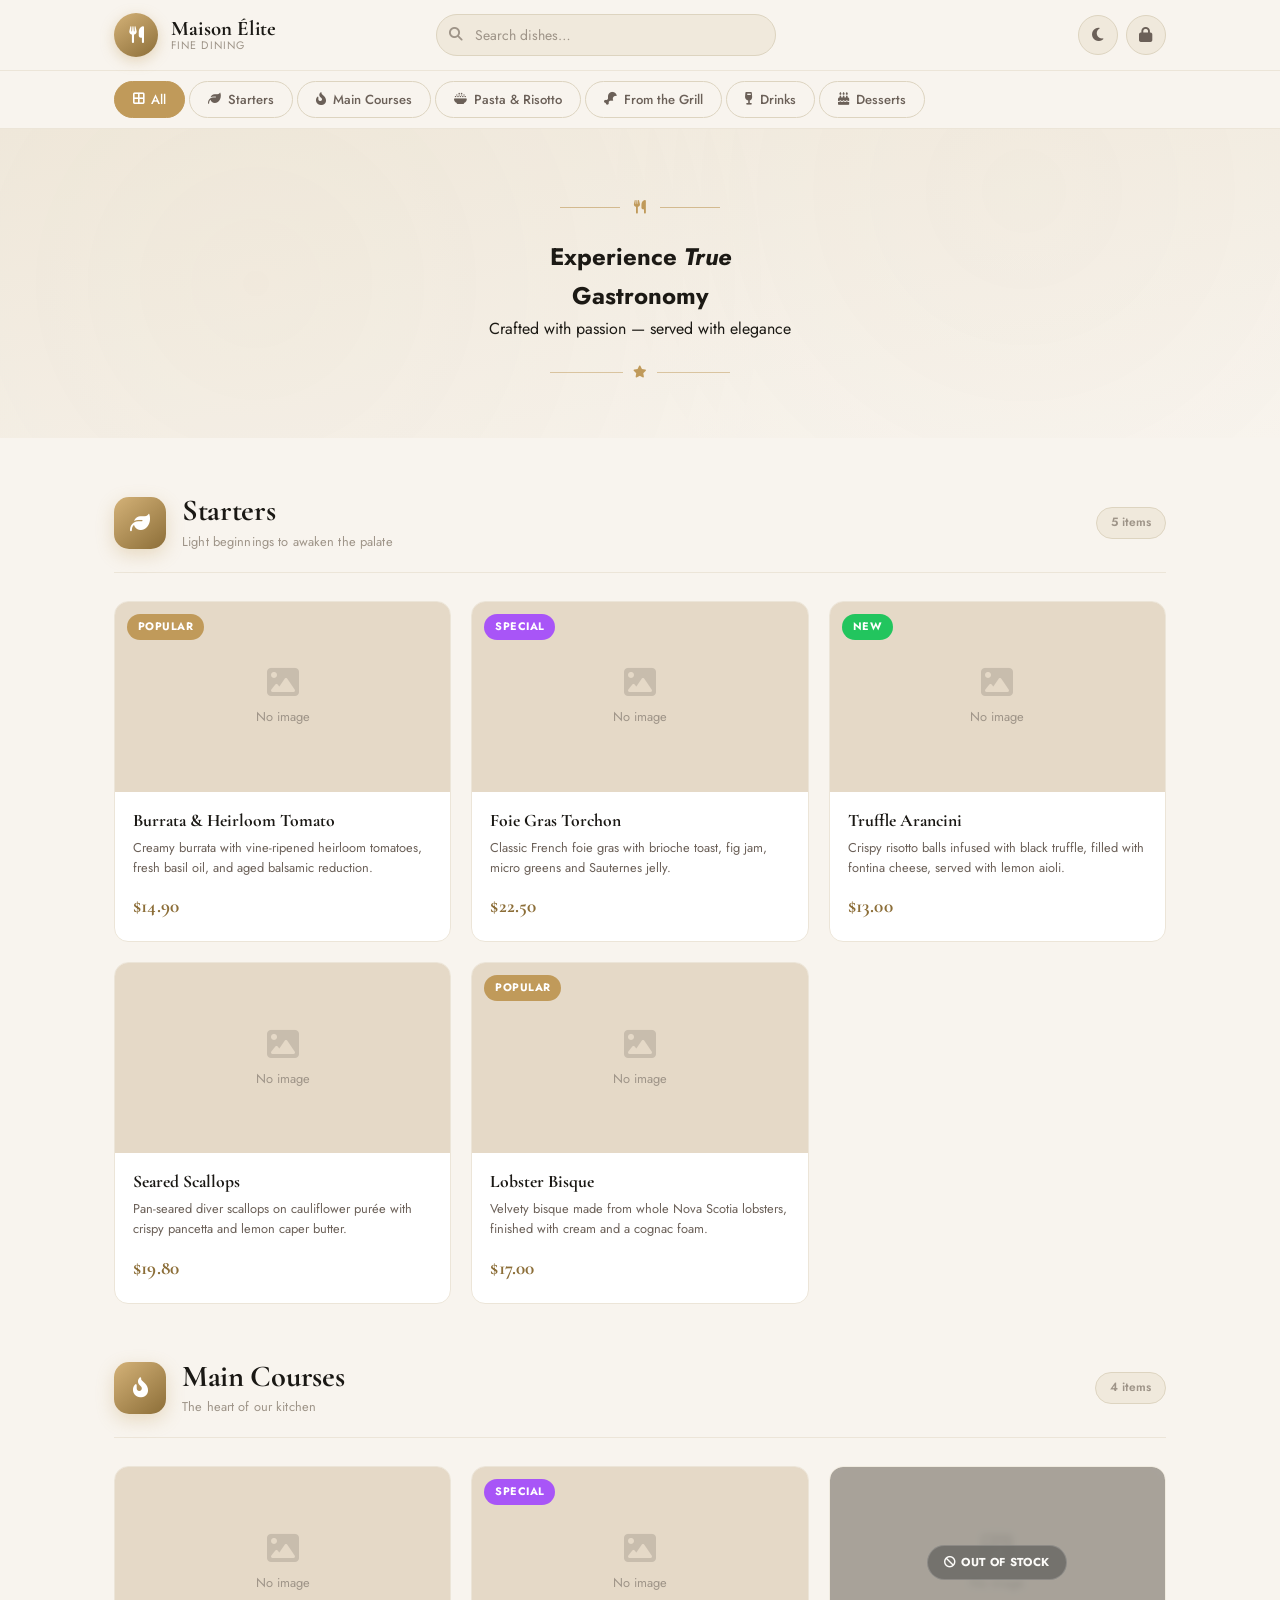
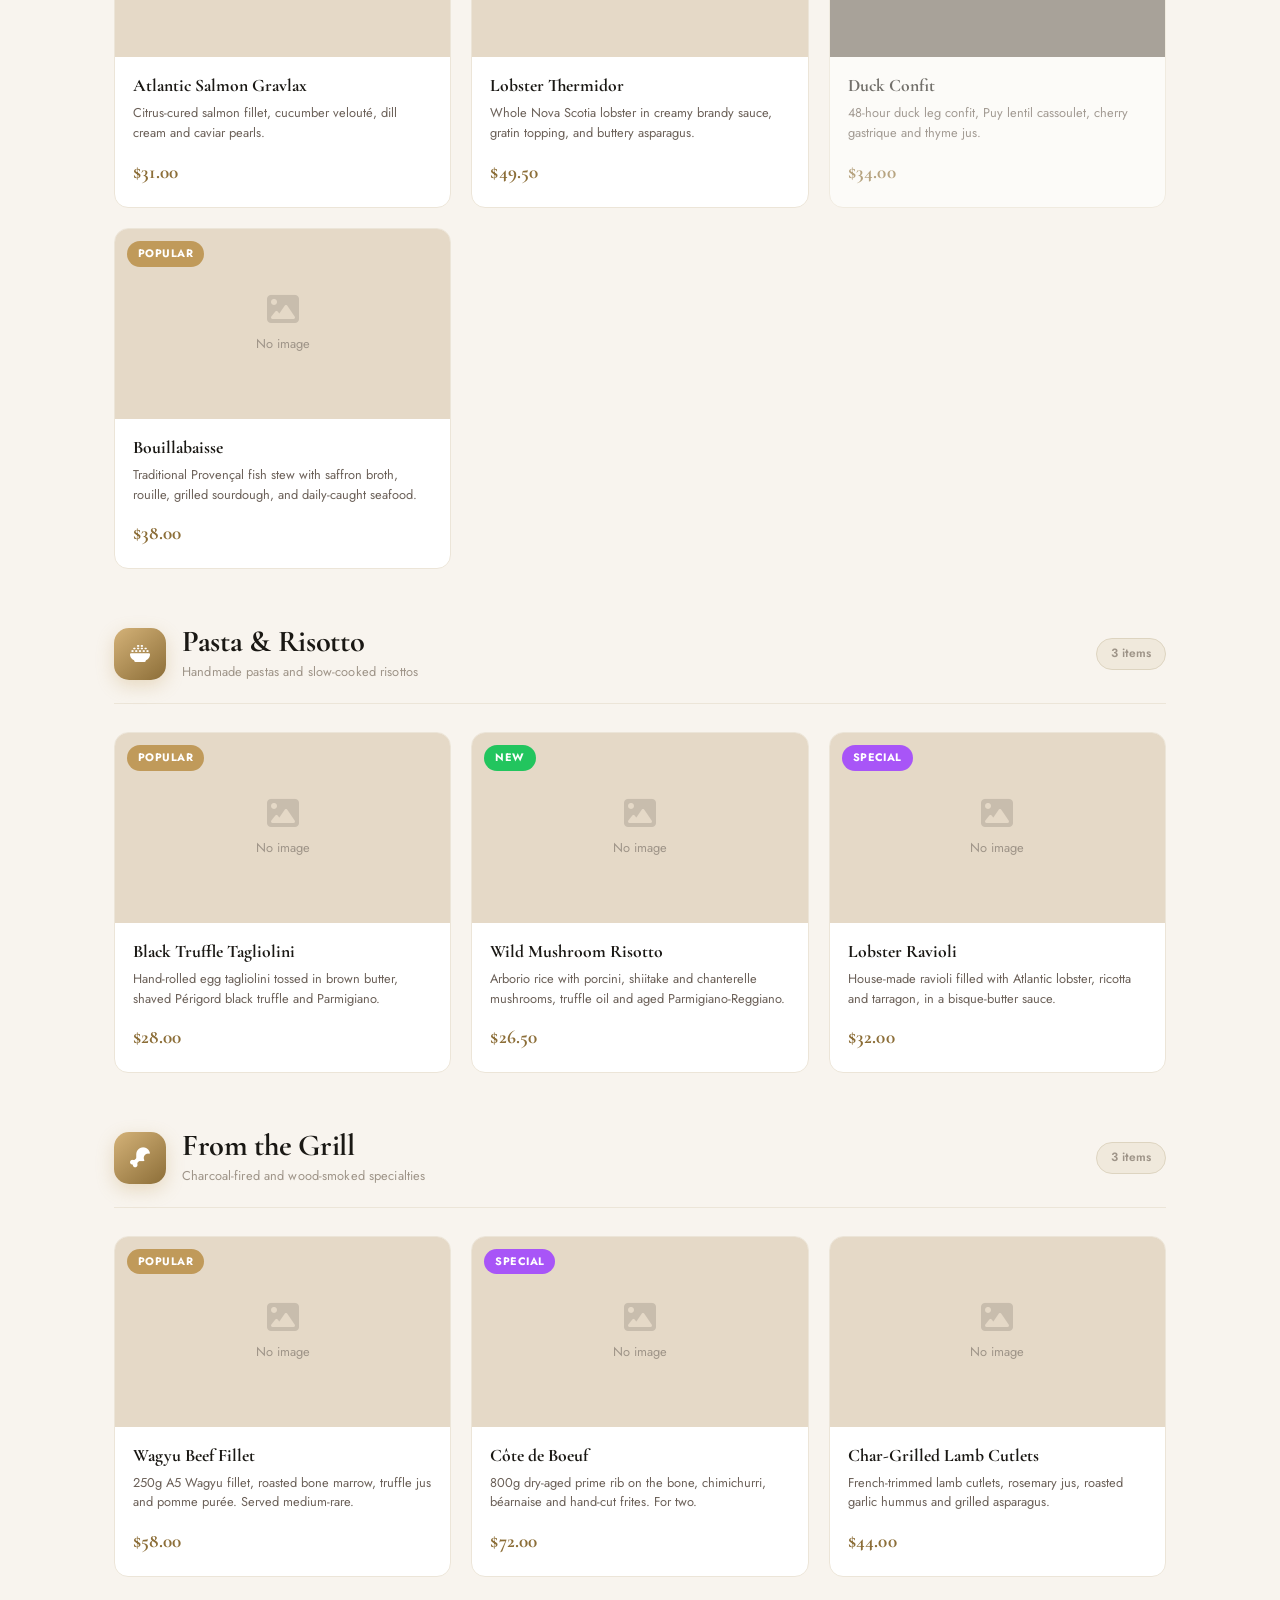
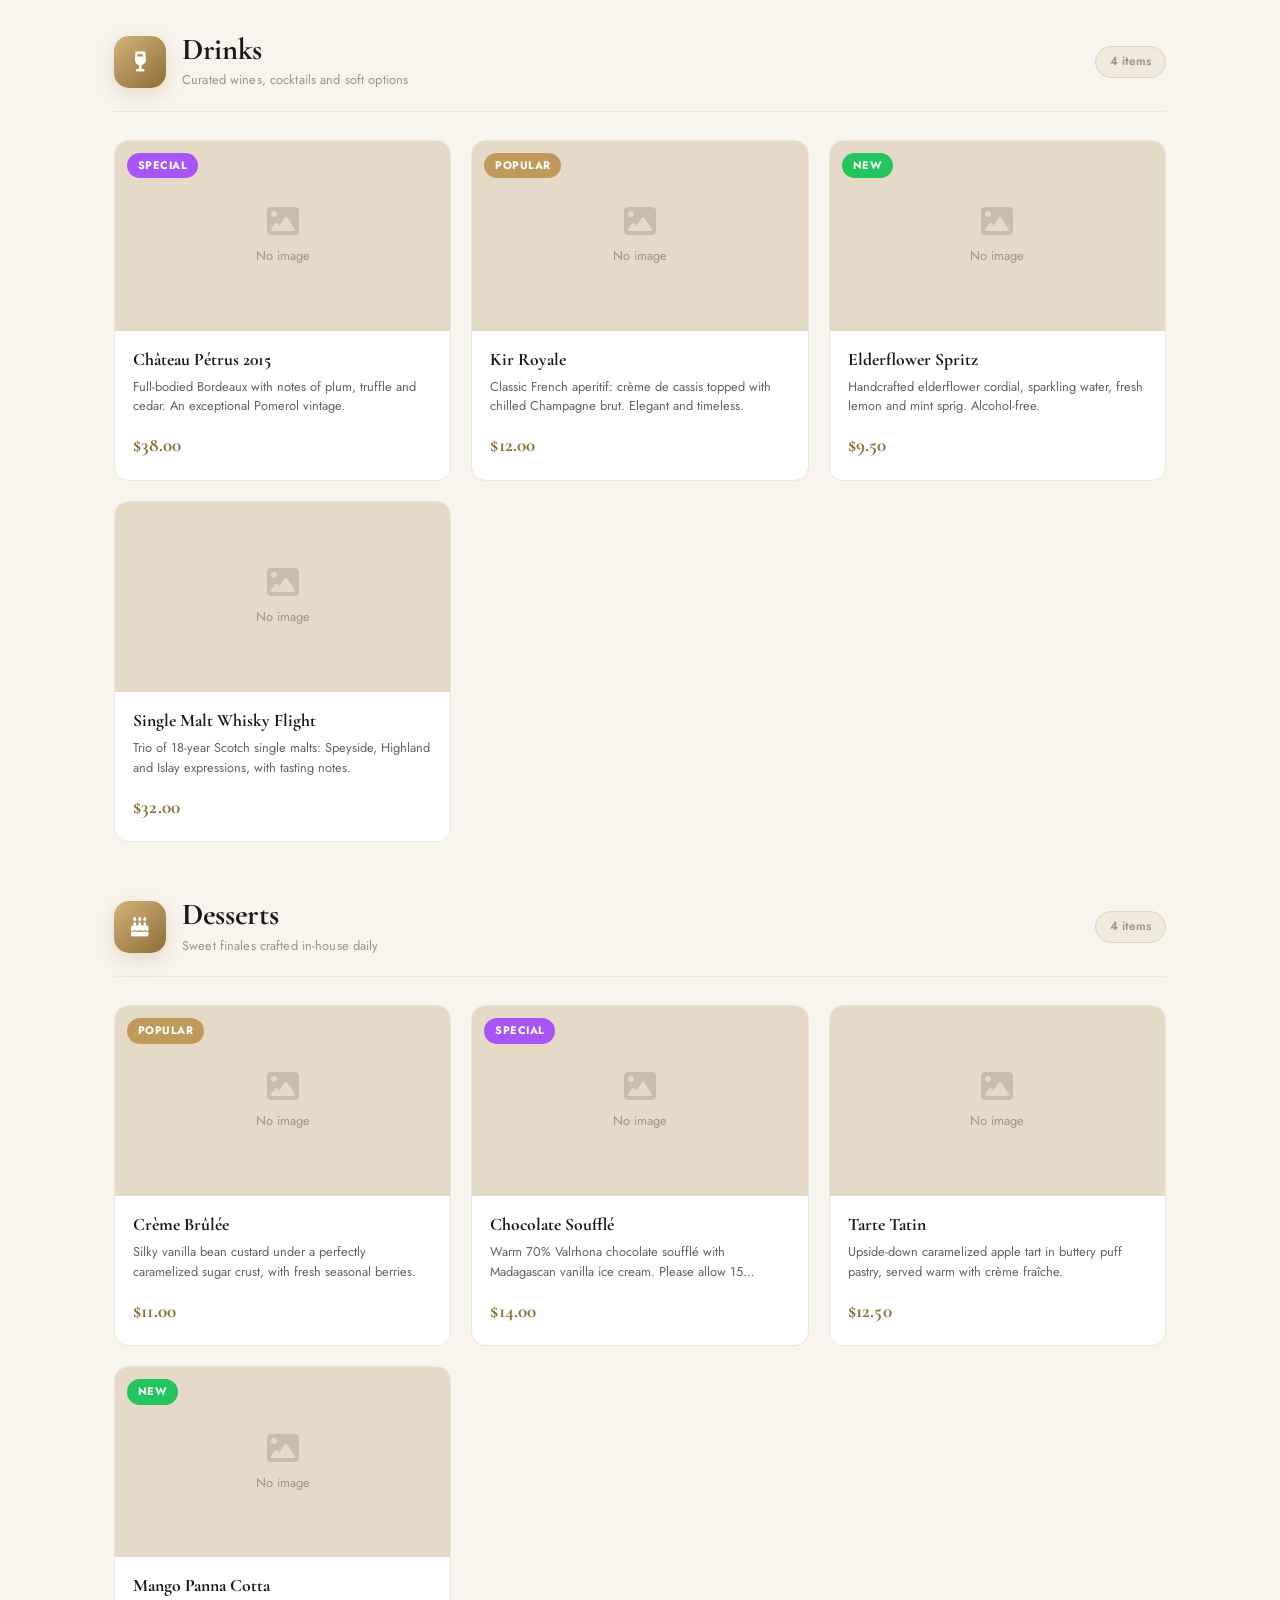
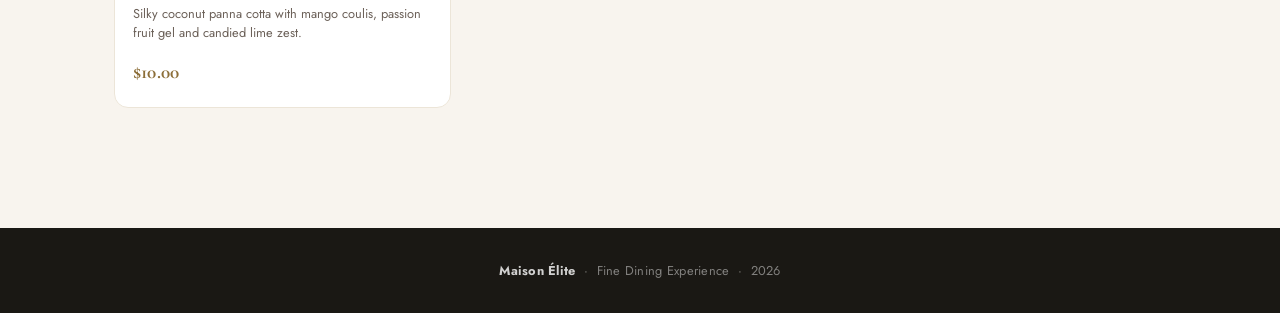
==== index.html @ 362fc078 "init" ====
<!DOCTYPE html>
<html lang="en" data-theme="light">
<head>
<meta charset="UTF-8"/>
<meta name="viewport" content="width=device-width,initial-scale=1.0"/>
<meta name="description" content="Maison Élite – Fine Dining Menu"/>
<title>Maison Élite – Menu</title>
<link rel="preconnect" href="https://fonts.googleapis.com"/>
<link href="https://fonts.googleapis.com/css2?family=Cormorant+Garamond:ital,wght@0,400;0,600;0,700;1,400;1,600&family=Jost:wght@300;400;500;600&display=swap" rel="stylesheet"/>
<link rel="stylesheet" href="https://cdnjs.cloudflare.com/ajax/libs/font-awesome/6.5.0/css/all.min.css"/>
<link rel="stylesheet" href="assets/css/style.css"/>
</head>
<body>

<!-- ========== TOAST ========== -->
<div id="toast-container"></div>

<!-- ========== HEADER ========== -->
<header class="site-header" id="site-header">
  <div class="header-inner">
    <a class="brand" href="index.html">
      <div class="brand-mark"><i class="fa-solid fa-utensils"></i></div>
      <div class="brand-text">
        <div class="brand-name">Maison Élite</div>
        <div class="brand-sub">Fine Dining</div>
      </div>
    </a>

    <div class="header-search">
      <i class="fa-solid fa-magnifying-glass"></i>
      <input
        type="search"
        id="menu-search"
        class="search-input"
        placeholder="Search dishes…"
        autocomplete="off"
      />
    </div>

    <div class="header-actions">
      <button class="icon-btn" onclick="Menu.toggleDark()" title="Toggle dark mode">
        <i class="fa-solid fa-moon dark-icon" id="dark-icon"></i>
      </button>
      <a class="icon-btn" href="admin.html" title="Admin panel">
        <i class="fa-solid fa-lock"></i>
      </a>
    </div>
  </div>
</header>

<!-- ========== CATEGORY NAV ========== -->
<nav class="cat-nav-bar" aria-label="Menu categories">
  <div class="cat-nav-inner" id="cat-nav"></div>
</nav>

<!-- ========== HERO ========== -->
<section class="menu-hero">
  <div class="hero-pattern"></div>
  <div class="hero-ornament">
    <span class="hero-ornament-line"></span>
    <i class="fa-solid fa-utensils"></i>
    <span class="hero-ornament-line"></span>
  </div>
  <h1 class="menu-hero-title">Experience <em>True</em><br/>Gastronomy</h1>
  <p class="menu-hero-sub">Crafted with passion — served with elegance</p>
  <div class="hero-divider"><i class="fa-solid fa-star"></i></div>
</section>

<!-- ========== MENU CONTENT ========== -->
<main class="menu-content" id="menu-content">
  <!-- Category sections injected here by menu.js -->

  <div id="no-results" class="no-results hidden">
    <i class="fa-solid fa-face-frown-open"></i>
    <h3>Nothing found</h3>
    <p>No dishes match "<span id="search-term"></span>"</p>
  </div>
</main>

<!-- ========== FOOTER ========== -->
<footer class="site-footer">
  <strong>Maison Élite</strong> &nbsp;·&nbsp; Fine Dining Experience &nbsp;·&nbsp;
  <span id="footer-year"></span>
</footer>

<script src="assets/js/menu.js"></script>
<script>document.getElementById('footer-year').textContent = new Date().getFullYear();</script>
</body>
</html>
---- assets/css/style.css ----
/* ============================================
   MAISON ELITE — PUBLIC MENU STYLES
   assets/css/style.css
============================================ */

/* --- Variables --- */
:root {
  --cream:        #f8f4ee;
  --cream-mid:    #f0e9dc;
  --cream-deep:   #e5d9c7;
  --gold:         #c09a5a;
  --gold-light:   #d4b278;
  --gold-dark:    #8c6e38;
  --ink:          #1a1814;
  --ink-soft:     #3a342c;
  --ink-mid:      #6b6058;
  --ink-muted:    #9e9488;
  --white:        #ffffff;
  --border:       #ddd4c0;
  --border-light: #ece5d8;
  --shadow-sm:    0 2px 8px rgba(26,24,20,.07);
  --shadow-md:    0 8px 28px rgba(26,24,20,.12);
  --shadow-lg:    0 20px 56px rgba(26,24,20,.18);
  --r:            14px;
  --r-sm:         9px;
  --t:            0.26s cubic-bezier(.4,0,.2,1);
  --font-display: 'Cormorant Garamond', Georgia, serif;
  --font-body:    'Jost', system-ui, sans-serif;
}

[data-theme="dark"] {
  --cream:        #161410;
  --cream-mid:    #1e1c17;
  --cream-deep:   #252118;
  --bg-card:      #1e1c17;
  --border:       #2e2a22;
  --border-light: #282420;
  --ink:          #f0e8d8;
  --ink-soft:     #d4c8b4;
  --ink-mid:      #9e9282;
  --ink-muted:    #6e6458;
  --shadow-sm:    0 2px 8px rgba(0,0,0,.3);
  --shadow-md:    0 8px 28px rgba(0,0,0,.45);
  --shadow-lg:    0 20px 56px rgba(0,0,0,.6);
}

/* --- Reset --- */
*, *::before, *::after { box-sizing: border-box; margin: 0; padding: 0; }
html { scroll-behavior: smooth; font-size: 16px; }
body {
  font-family: var(--font-body);
  background: var(--cream);
  color: var(--ink);
  line-height: 1.65;
  overflow-x: hidden;
  transition: background .3s, color .3s;
}
img { display: block; max-width: 100%; }
button { cursor: pointer; border: none; background: none; font-family: inherit; }
a { text-decoration: none; color: inherit; }
ul { list-style: none; }

/* --- Utilities --- */
.hidden { display: none !important; }

/* ============================================
   TOAST
============================================ */
#toast-container {
  position: fixed;
  bottom: 28px; right: 28px;
  z-index: 9999;
  display: flex; flex-direction: column; gap: 10px;
  pointer-events: none;
}
.toast {
  display: flex; align-items: center; gap: 10px;
  padding: 13px 20px;
  border-radius: 10px;
  background: var(--ink);
  color: var(--cream);
  font-size: .875rem; font-weight: 500;
  box-shadow: var(--shadow-lg);
  animation: toastIn .35s cubic-bezier(.175,.885,.32,1.275) forwards;
  pointer-events: all;
  max-width: 300px;
  border: 1px solid rgba(255,255,255,.08);
}
.toast.success i { color: #6ee7a0; }
.toast.error   i { color: #f87171; }
.toast.info    i { color: var(--gold-light); }
.toast.out { animation: toastOut .3s ease forwards; }
@keyframes toastIn  { from { opacity:0; transform:translateX(36px) scale(.9); } to { opacity:1; transform:none; } }
@keyframes toastOut { to   { opacity:0; transform:translateX(36px) scale(.85); } }

/* ============================================
   HEADER
============================================ */
.site-header {
  position: sticky; top: 0; z-index: 200;
  background: var(--cream);
  border-bottom: 1px solid var(--border-light);
  transition: box-shadow .3s, background .3s;
}
.site-header.scrolled { box-shadow: var(--shadow-md); }

.header-inner {
  display: flex; align-items: center;
  padding: 0 24px;
  height: 70px;
  max-width: 1100px;
  margin: 0 auto;
  gap: 16px;
}

/* Brand */
.brand {
  display: flex; align-items: center; gap: 13px;
  flex-shrink: 0;
  text-decoration: none; color: inherit;
}
.brand-mark {
  width: 44px; height: 44px;
  border-radius: 50%;
  background: linear-gradient(145deg, var(--gold-light), var(--gold-dark));
  display: flex; align-items: center; justify-content: center;
  color: #fff;
  font-size: 1.05rem;
  flex-shrink: 0;
  box-shadow: 0 4px 14px rgba(192,154,90,.35);
}
.brand-text { line-height: 1.1; }
.brand-name {
  font-family: var(--font-display);
  font-size: 1.3rem; font-weight: 700;
  letter-spacing: .01em;
}
.brand-sub { font-size: .68rem; color: var(--ink-muted); text-transform: uppercase; letter-spacing: .1em; }

/* Search (center) */
.header-search {
  flex: 1;
  max-width: 340px;
  margin: 0 auto;
  position: relative;
}
.header-search i {
  position: absolute; left: 13px; top: 50%;
  transform: translateY(-50%);
  color: var(--ink-muted); font-size: .85rem;
  pointer-events: none;
}
.search-input {
  width: 100%;
  padding: 10px 16px 10px 38px;
  border-radius: 50px;
  border: 1.5px solid var(--border);
  background: var(--cream-mid);
  color: var(--ink);
  font-size: .875rem;
  outline: none;
  transition: var(--t);
  font-family: var(--font-body);
}
.search-input::placeholder { color: var(--ink-muted); }
.search-input:focus {
  border-color: var(--gold);
  background: var(--white);
  box-shadow: 0 0 0 3px rgba(192,154,90,.15);
}
[data-theme="dark"] .search-input:focus { background: var(--cream-mid); }

/* Header actions */
.header-actions { display: flex; align-items: center; gap: 8px; margin-left: auto; flex-shrink: 0; }
.icon-btn {
  width: 40px; height: 40px;
  border-radius: 50%;
  border: 1.5px solid var(--border);
  background: var(--cream-mid);
  color: var(--ink-mid);
  display: flex; align-items: center; justify-content: center;
  font-size: .95rem;
  transition: var(--t);
  flex-shrink: 0;
}
.icon-btn:hover { background: var(--gold); color: #fff; border-color: var(--gold); }

/* ============================================
   CATEGORY NAV STRIP
============================================ */
.cat-nav-bar {
  background: var(--cream);
  border-bottom: 1px solid var(--border-light);
  overflow-x: auto;
  scrollbar-width: none;
  -webkit-overflow-scrolling: touch;
  transition: background .3s;
}
.cat-nav-bar::-webkit-scrollbar { display: none; }
.cat-nav-inner {
  display: flex;
  gap: 4px;
  padding: 10px 24px;
  max-width: 1100px;
  margin: 0 auto;
  white-space: nowrap;
}
.cat-pill {
  flex-shrink: 0;
  display: flex; align-items: center; gap: 7px;
  padding: 8px 18px;
  border-radius: 50px;
  border: 1.5px solid var(--border);
  background: transparent;
  color: var(--ink-mid);
  font-size: .82rem; font-weight: 500;
  font-family: var(--font-body);
  transition: var(--t);
  cursor: pointer;
}
.cat-pill i { font-size: .8rem; }
.cat-pill:hover { border-color: var(--gold); color: var(--gold-dark); background: rgba(192,154,90,.07); }
.cat-pill.active { background: var(--gold); border-color: var(--gold); color: #fff; }

/* ============================================
   HERO
============================================ */
.menu-hero {
  position: relative;
  overflow: hidden;
  text-align: center;
  padding: 72px 24px 60px;
  background: linear-gradient(170deg, var(--cream-mid) 0%, var(--cream) 100%);
}
.hero-pattern {
  position: absolute; inset: 0; opacity: .5;
  background-image:
    radial-gradient(circle at 20% 50%, rgba(192,154,90,.08) 0%, transparent 50%),
    radial-gradient(circle at 80% 20%, rgba(192,154,90,.06) 0%, transparent 40%);
  pointer-events: none;
}
.hero-ornament {
  display: flex; align-items: center; justify-content: center; gap: 14px;
  margin-bottom: 22px;
}
.hero-ornament-line { width: 60px; height: 1px; background: var(--gold); opacity: .6; }
.hero-ornament i { color: var(--gold); font-size: .85rem; }
.hero-title {
  font-family: var(--font-display);
  font-size: clamp(2.6rem, 7vw, 4.2rem);
  font-weight: 700;
  line-height: 1.1;
  letter-spacing: -.01em;
  position: relative;
}
.hero-title em { color: var(--gold); font-style: italic; }
.hero-sub {
  margin-top: 14px;
  color: var(--ink-mid);
  font-size: 1rem;
  letter-spacing: .02em;
  position: relative;
}
.hero-divider {
  display: flex; align-items: center; gap: 10px;
  justify-content: center;
  margin: 24px auto 0;
  max-width: 180px;
  position: relative;
}
.hero-divider::before, .hero-divider::after {
  content: ''; flex: 1; height: 1px; background: var(--gold); opacity: .5;
}
.hero-divider i { color: var(--gold); font-size: .75rem; }

/* ============================================
   MENU CONTENT
============================================ */
.menu-content {
  max-width: 1100px;
  margin: 0 auto;
  padding: 0 24px 120px;
}

/* --- No results --- */
.no-results {
  text-align: center;
  padding: 80px 20px;
  color: var(--ink-muted);
}
.no-results i { font-size: 2.8rem; margin-bottom: 18px; display: block; opacity: .5; }
.no-results h3 { font-family: var(--font-display); font-size: 1.5rem; margin-bottom: 8px; color: var(--ink-soft); }
.no-results p { font-size: .9rem; }

/* ============================================
   CATEGORY SECTION
============================================ */
.cat-section { padding-top: 56px; }

.cat-header {
  display: flex; align-items: flex-end;
  justify-content: space-between;
  margin-bottom: 28px;
  padding-bottom: 20px;
  border-bottom: 1px solid var(--border-light);
  gap: 12px;
  flex-wrap: wrap;
}
.cat-header-left { display: flex; align-items: center; gap: 16px; }
.cat-icon-badge {
  width: 52px; height: 52px;
  border-radius: 15px;
  background: linear-gradient(140deg, var(--gold-light), var(--gold-dark));
  display: flex; align-items: center; justify-content: center;
  color: #fff; font-size: 1.25rem;
  box-shadow: 0 6px 18px rgba(192,154,90,.3);
  flex-shrink: 0;
}
.cat-title-wrap {}
.cat-title {
  font-family: var(--font-display);
  font-size: 1.9rem; font-weight: 700;
  line-height: 1.1;
  letter-spacing: -.01em;
}
.cat-desc { font-size: .8rem; color: var(--ink-muted); margin-top: 3px; letter-spacing: .01em; }
.cat-item-count {
  font-size: .75rem; font-weight: 600;
  color: var(--ink-muted);
  background: var(--cream-mid);
  border: 1px solid var(--border);
  padding: 5px 14px;
  border-radius: 50px;
  flex-shrink: 0;
  align-self: center;
}

/* ============================================
   ITEMS GRID
============================================ */
.items-grid {
  display: grid;
  grid-template-columns: repeat(auto-fill, minmax(280px, 1fr));
  gap: 20px;
}

/* ============================================
   MENU CARD
============================================ */
.menu-card {
  background: var(--white);
  border-radius: var(--r);
  border: 1px solid var(--border-light);
  overflow: hidden;
  transition: transform var(--t), box-shadow var(--t);
  position: relative;
  display: flex; flex-direction: column;
}
[data-theme="dark"] .menu-card { background: var(--cream-mid); }
.menu-card:hover { transform: translateY(-5px); box-shadow: var(--shadow-lg); }
.menu-card.unavailable { opacity: .6; }

/* Card image */
.card-img-wrap {
  position: relative;
  height: 190px;
  overflow: hidden;
  background: var(--cream-deep);
  flex-shrink: 0;
}
.card-img-wrap img {
  width: 100%; height: 100%;
  object-fit: cover;
  transition: transform .55s ease;
}
.menu-card:hover .card-img-wrap img { transform: scale(1.07); }

/* Fallback icon shown when image fails / is missing */
.card-img-wrap .img-fallback {
  position: absolute; inset: 0;
  display: none;
  align-items: center; justify-content: center;
  flex-direction: column;
  gap: 8px;
  color: var(--ink-muted);
  font-size: .8rem;
}
.card-img-wrap .img-fallback i { font-size: 2rem; opacity: .4; }
.card-img-wrap.fallback-active img { opacity: 0; }
.card-img-wrap.fallback-active .img-fallback { display: flex; }

/* Badge */
.card-badge {
  position: absolute; top: 12px; left: 12px;
  padding: 4px 11px;
  border-radius: 50px;
  font-size: .68rem; font-weight: 700;
  letter-spacing: .04em; text-transform: uppercase;
}
.badge-popular { background: var(--gold); color: #fff; }
.badge-new     { background: #22c55e; color: #fff; }
.badge-special { background: #a855f7; color: #fff; }

/* Out-of-stock overlay */
.oos-overlay {
  position: absolute; inset: 0;
  background: rgba(10,8,6,.52);
  backdrop-filter: blur(3px);
  display: flex; align-items: center; justify-content: center;
}
.oos-label {
  background: rgba(0,0,0,.75);
  color: #fff;
  font-size: .72rem; font-weight: 700;
  letter-spacing: .06em; text-transform: uppercase;
  padding: 7px 16px;
  border-radius: 50px;
  border: 1px solid rgba(255,255,255,.18);
}

/* Card body */
.card-body { padding: 18px; display: flex; flex-direction: column; flex: 1; }
.card-name {
  font-family: var(--font-display);
  font-size: 1.1rem; font-weight: 700;
  line-height: 1.2;
  margin-bottom: 7px;
}
.card-desc {
  font-size: .8rem;
  color: var(--ink-mid);
  line-height: 1.55;
  display: -webkit-box;
  -webkit-line-clamp: 2;
  -webkit-box-orient: vertical;
  overflow: hidden;
  flex: 1;
  margin-bottom: 14px;
}
.card-footer { display: flex; align-items: center; justify-content: space-between; }
.card-price {
  font-family: var(--font-display);
  font-size: 1.2rem; font-weight: 700;
  color: var(--gold-dark);
  letter-spacing: .01em;
}
[data-theme="dark"] .card-price { color: var(--gold-light); }

/* ============================================
   FOOTER
============================================ */
.site-footer {
  background: var(--ink);
  color: rgba(255,255,255,.45);
  text-align: center;
  padding: 32px 24px;
  font-size: .8rem;
  letter-spacing: .02em;
}
.site-footer strong { color: rgba(255,255,255,.8); }

/* ============================================
   RESPONSIVE
============================================ */
@media (max-width: 640px) {
  .header-inner { padding: 0 16px; height: 62px; }
  .header-search { display: none; }
  .cat-nav-inner { padding: 10px 16px; }
  .menu-hero { padding: 52px 16px 44px; }
  .menu-content { padding: 0 14px 80px; }
  .items-grid { grid-template-columns: 1fr 1fr; gap: 14px; }
  .card-img-wrap { height: 150px; }
  .cat-header { flex-direction: column; align-items: flex-start; }
}
@media (max-width: 400px) {
  .items-grid { grid-template-columns: 1fr; }
}

/* ============================================
   ANIMATIONS
============================================ */
@keyframes fadeUp {
  from { opacity:0; transform:translateY(18px); }
  to   { opacity:1; transform:none; }
}
.cat-section { animation: fadeUp .45s ease both; }
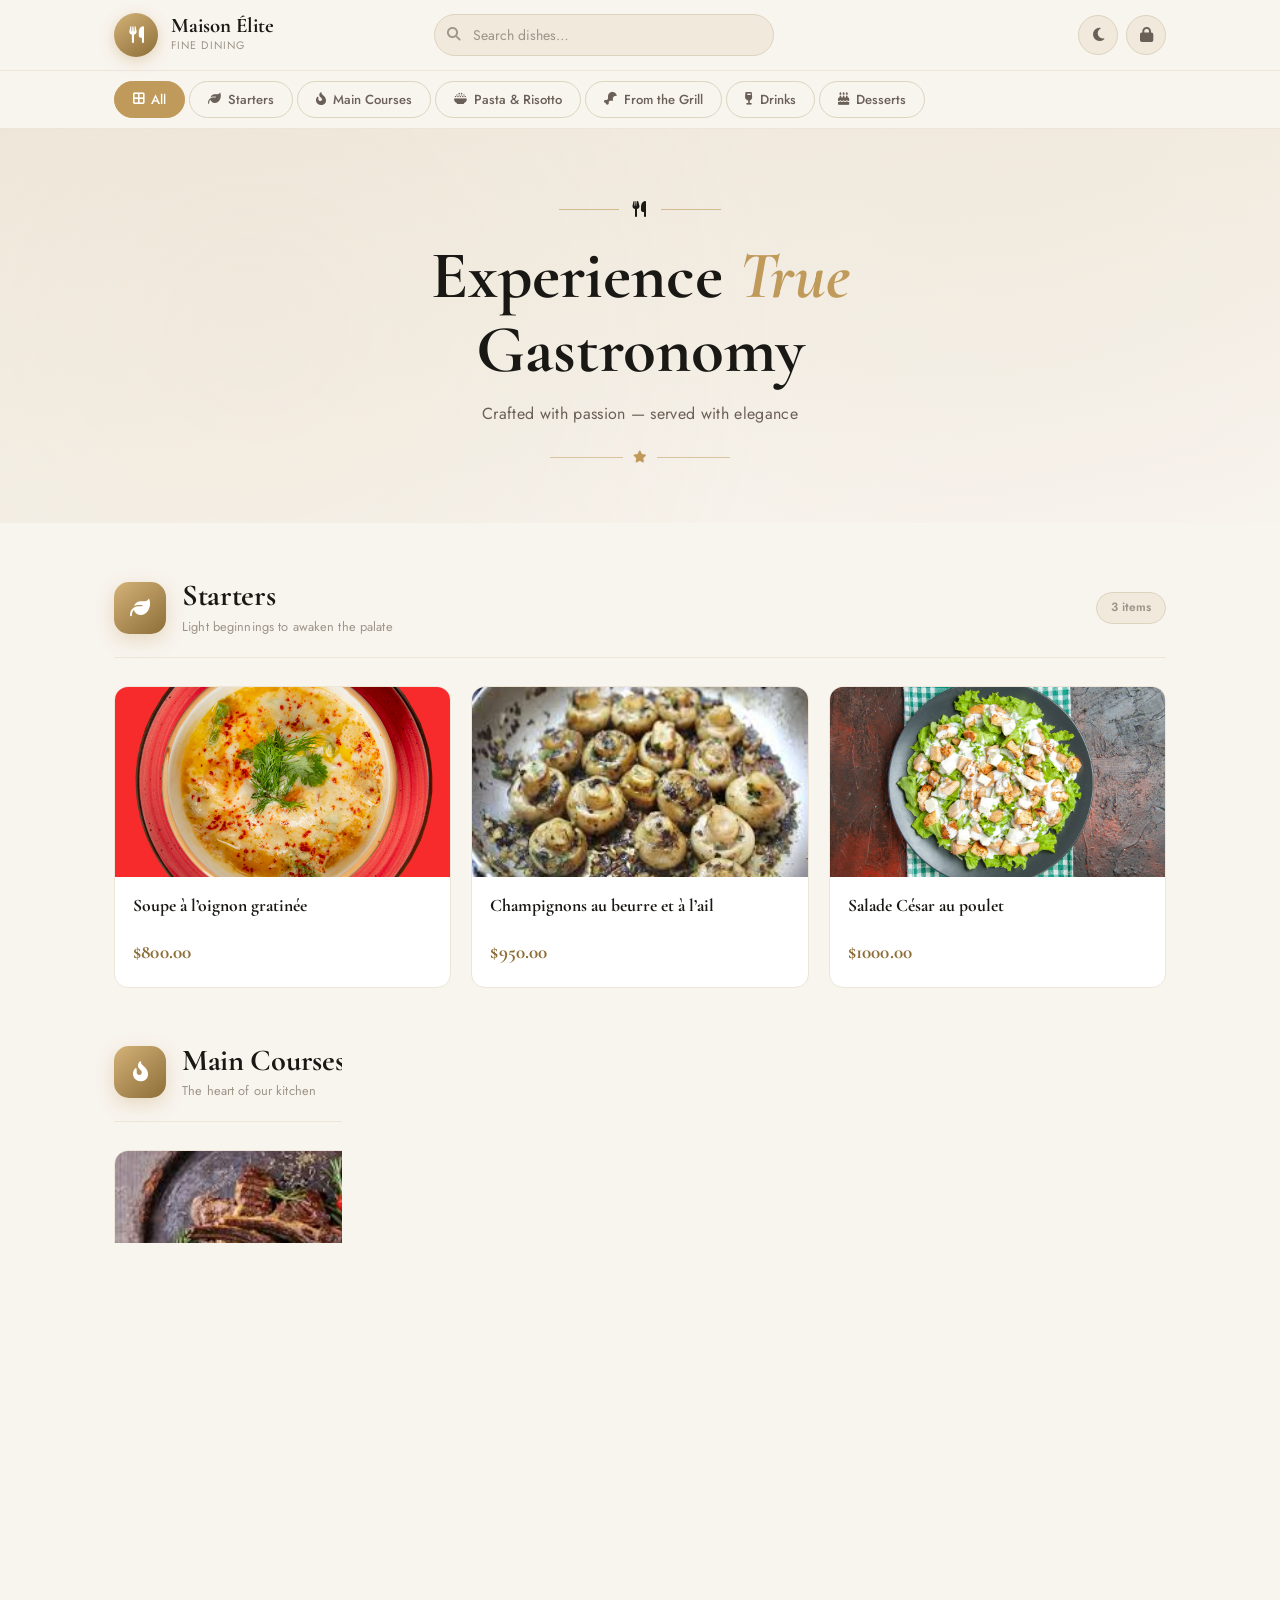
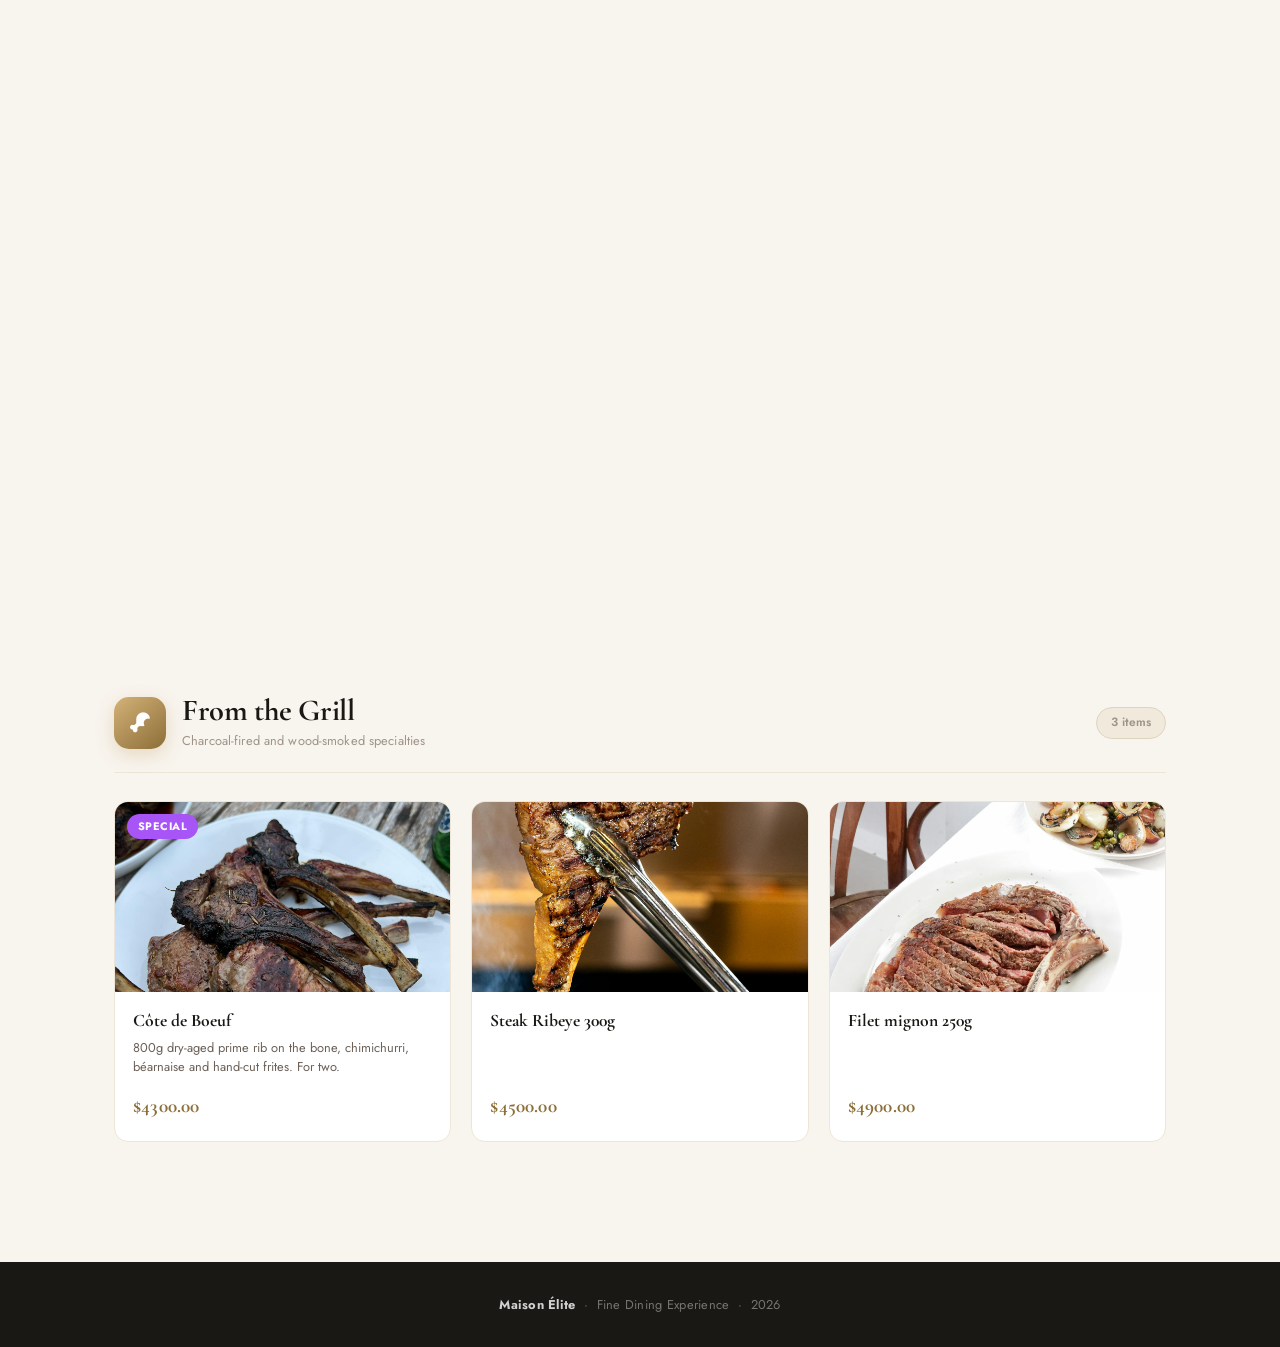
==== commit b7f89245: "menu dynamic change" ====
--- a/index.html
+++ b/index.html
@@ -4,23 +4,24 @@
 <meta charset="UTF-8"/>
 <meta name="viewport" content="width=device-width,initial-scale=1.0"/>
 <meta name="description" content="Maison Élite – Fine Dining Menu"/>
+<!-- Hard no-cache so GitHub Pages always serves the latest HTML too -->
+<meta http-equiv="Cache-Control" content="no-cache, no-store, must-revalidate"/>
+<meta http-equiv="Pragma" content="no-cache"/>
+<meta http-equiv="Expires" content="0"/>
 <title>Maison Élite – Menu</title>
-<link rel="preconnect" href="https://fonts.googleapis.com"/>
-<link href="https://fonts.googleapis.com/css2?family=Cormorant+Garamond:ital,wght@0,400;0,600;0,700;1,400;1,600&family=Jost:wght@300;400;500;600&display=swap" rel="stylesheet"/>
 <link rel="stylesheet" href="https://cdnjs.cloudflare.com/ajax/libs/font-awesome/6.5.0/css/all.min.css"/>
 <link rel="stylesheet" href="assets/css/style.css"/>
 </head>
 <body>
 
-<!-- ========== TOAST ========== -->
 <div id="toast-container"></div>
 
-<!-- ========== HEADER ========== -->
+<!-- ── Header ── -->
 <header class="site-header" id="site-header">
   <div class="header-inner">
     <a class="brand" href="index.html">
       <div class="brand-mark"><i class="fa-solid fa-utensils"></i></div>
-      <div class="brand-text">
+      <div>
         <div class="brand-name">Maison Élite</div>
         <div class="brand-sub">Fine Dining</div>
       </div>
@@ -28,13 +29,8 @@
 
     <div class="header-search">
       <i class="fa-solid fa-magnifying-glass"></i>
-      <input
-        type="search"
-        id="menu-search"
-        class="search-input"
-        placeholder="Search dishes…"
-        autocomplete="off"
-      />
+      <input type="search" id="menu-search" class="search-input"
+             placeholder="Search dishes…" autocomplete="off"/>
     </div>
 
     <div class="header-actions">
@@ -48,12 +44,12 @@
   </div>
 </header>
 
-<!-- ========== CATEGORY NAV ========== -->
+<!-- ── Category nav ── -->
 <nav class="cat-nav-bar" aria-label="Menu categories">
   <div class="cat-nav-inner" id="cat-nav"></div>
 </nav>
 
-<!-- ========== HERO ========== -->
+<!-- ── Hero ── -->
 <section class="menu-hero">
   <div class="hero-pattern"></div>
   <div class="hero-ornament">
@@ -61,15 +57,19 @@
     <i class="fa-solid fa-utensils"></i>
     <span class="hero-ornament-line"></span>
   </div>
-  <h1 class="menu-hero-title">Experience <em>True</em><br/>Gastronomy</h1>
-  <p class="menu-hero-sub">Crafted with passion — served with elegance</p>
+  <h1 class="hero-title">Experience <em>True</em><br/>Gastronomy</h1>
+  <p class="hero-sub">Crafted with passion — served with elegance</p>
   <div class="hero-divider"><i class="fa-solid fa-star"></i></div>
 </section>
 
-<!-- ========== MENU CONTENT ========== -->
-<main class="menu-content" id="menu-content">
-  <!-- Category sections injected here by menu.js -->
+<!-- ── Loading state ── -->
+<div id="menu-loading" class="menu-loading">
+  <div class="spinner"></div>
+  <p>Loading menu…</p>
+</div>
 
+<!-- ── Menu content ── -->
+<main class="menu-content" id="menu-content" style="visibility:hidden">
   <div id="no-results" class="no-results hidden">
     <i class="fa-solid fa-face-frown-open"></i>
     <h3>Nothing found</h3>
@@ -77,13 +77,13 @@
   </div>
 </main>
 
-<!-- ========== FOOTER ========== -->
+<!-- ── Footer ── -->
 <footer class="site-footer">
-  <strong>Maison Élite</strong> &nbsp;·&nbsp; Fine Dining Experience &nbsp;·&nbsp;
-  <span id="footer-year"></span>
+  <strong>Maison Élite</strong> &nbsp;·&nbsp; Fine Dining Experience
+  &nbsp;·&nbsp; <span id="yr"></span>
 </footer>
 
 <script src="assets/js/menu.js"></script>
-<script>document.getElementById('footer-year').textContent = new Date().getFullYear();</script>
+<script>document.getElementById('yr').textContent = new Date().getFullYear();</script>
 </body>
 </html>
--- a/assets/css/style.css
+++ b/assets/css/style.css
@@ -1,486 +1,174 @@
-/* ============================================
-   MAISON ELITE — PUBLIC MENU STYLES
-   assets/css/style.css
-============================================ */
+/* ============================================================
+   MAISON ÉLITE — PUBLIC MENU  |  assets/css/style.css
+============================================================ */
 
-/* --- Variables --- */
+/* ── Fonts ── */
+@import url('https://fonts.googleapis.com/css2?family=Cormorant+Garamond:ital,wght@0,400;0,600;0,700;1,400;1,600&family=Jost:wght@300;400;500;600&display=swap');
+
+/* ── Variables ── */
 :root {
   --cream:        #f8f4ee;
   --cream-mid:    #f0e9dc;
   --cream-deep:   #e5d9c7;
   --gold:         #c09a5a;
-  --gold-light:   #d4b278;
-  --gold-dark:    #8c6e38;
+  --gold-lt:      #d4b278;
+  --gold-dk:      #8c6e38;
   --ink:          #1a1814;
   --ink-soft:     #3a342c;
   --ink-mid:      #6b6058;
   --ink-muted:    #9e9488;
   --white:        #ffffff;
   --border:       #ddd4c0;
-  --border-light: #ece5d8;
-  --shadow-sm:    0 2px 8px rgba(26,24,20,.07);
-  --shadow-md:    0 8px 28px rgba(26,24,20,.12);
-  --shadow-lg:    0 20px 56px rgba(26,24,20,.18);
+  --border-lt:    #ece5d8;
+  --sh-sm:        0 2px 8px  rgba(26,24,20,.07);
+  --sh-md:        0 8px 28px rgba(26,24,20,.12);
+  --sh-lg:        0 20px 56px rgba(26,24,20,.18);
   --r:            14px;
   --r-sm:         9px;
-  --t:            0.26s cubic-bezier(.4,0,.2,1);
-  --font-display: 'Cormorant Garamond', Georgia, serif;
-  --font-body:    'Jost', system-ui, sans-serif;
+  --t:            .26s cubic-bezier(.4,0,.2,1);
+  --ff-display:   'Cormorant Garamond', Georgia, serif;
+  --ff-body:      'Jost', system-ui, sans-serif;
+}
+[data-theme="dark"] {
+  --cream:      #161410;
+  --cream-mid:  #1e1c17;
+  --cream-deep: #252118;
+  --border:     #2e2a22;
+  --border-lt:  #282420;
+  --ink:        #f0e8d8;
+  --ink-soft:   #d4c8b4;
+  --ink-mid:    #9e9282;
+  --ink-muted:  #6e6458;
+  --white:      #1e1c17;
+  --sh-sm:      0 2px 8px  rgba(0,0,0,.3);
+  --sh-md:      0 8px 28px rgba(0,0,0,.45);
+  --sh-lg:      0 20px 56px rgba(0,0,0,.6);
 }
 
-[data-theme="dark"] {
-  --cream:        #161410;
-  --cream-mid:    #1e1c17;
-  --cream-deep:   #252118;
-  --bg-card:      #1e1c17;
-  --border:       #2e2a22;
-  --border-light: #282420;
-  --ink:          #f0e8d8;
-  --ink-soft:     #d4c8b4;
-  --ink-mid:      #9e9282;
-  --ink-muted:    #6e6458;
-  --shadow-sm:    0 2px 8px rgba(0,0,0,.3);
-  --shadow-md:    0 8px 28px rgba(0,0,0,.45);
-  --shadow-lg:    0 20px 56px rgba(0,0,0,.6);
+/* ── Reset ── */
+*,*::before,*::after{box-sizing:border-box;margin:0;padding:0}
+html{scroll-behavior:smooth;font-size:16px}
+body{font-family:var(--ff-body);background:var(--cream);color:var(--ink);line-height:1.65;overflow-x:hidden;transition:background .3s,color .3s}
+img{display:block;max-width:100%}
+button{cursor:pointer;border:none;background:none;font-family:inherit}
+a{text-decoration:none;color:inherit}
+
+/* ── Utilities ── */
+.hidden{display:none!important}
+
+/* ── Toast ── */
+#toast-container{position:fixed;bottom:28px;right:28px;z-index:9999;display:flex;flex-direction:column;gap:10px;pointer-events:none}
+.toast{display:flex;align-items:center;gap:10px;padding:13px 20px;border-radius:10px;background:var(--ink);color:var(--cream);font-size:.875rem;font-weight:500;box-shadow:var(--sh-lg);animation:toastIn .35s cubic-bezier(.175,.885,.32,1.275) forwards;pointer-events:all;max-width:300px;border:1px solid rgba(255,255,255,.08)}
+[data-theme="dark"] .toast{border-color:var(--border)}
+.toast.success i{color:#6ee7a0}.toast.error i{color:#f87171}.toast.info i{color:var(--gold-lt)}
+.toast.out{animation:toastOut .3s ease forwards}
+@keyframes toastIn{from{opacity:0;transform:translateX(36px) scale(.9)}to{opacity:1;transform:none}}
+@keyframes toastOut{to{opacity:0;transform:translateX(36px) scale(.85)}}
+
+/* ── Header ── */
+.site-header{position:sticky;top:0;z-index:200;background:var(--cream);border-bottom:1px solid var(--border-lt);transition:box-shadow .3s,background .3s}
+.site-header.scrolled{box-shadow:var(--sh-md)}
+.header-inner{display:flex;align-items:center;padding:0 24px;height:70px;max-width:1100px;margin:0 auto;gap:16px}
+.brand{display:flex;align-items:center;gap:13px;flex-shrink:0}
+.brand-mark{width:44px;height:44px;border-radius:50%;background:linear-gradient(145deg,var(--gold-lt),var(--gold-dk));display:flex;align-items:center;justify-content:center;color:#fff;font-size:1.05rem;flex-shrink:0;box-shadow:0 4px 14px rgba(192,154,90,.35)}
+.brand-name{font-family:var(--ff-display);font-size:1.3rem;font-weight:700;line-height:1.1}
+.brand-sub{font-size:.68rem;color:var(--ink-muted);text-transform:uppercase;letter-spacing:.1em}
+.header-search{flex:1;max-width:340px;margin:0 auto;position:relative}
+.header-search i{position:absolute;left:13px;top:50%;transform:translateY(-50%);color:var(--ink-muted);font-size:.85rem;pointer-events:none}
+.search-input{width:100%;padding:10px 16px 10px 38px;border-radius:50px;border:1.5px solid var(--border);background:var(--cream-mid);color:var(--ink);font-size:.875rem;outline:none;transition:var(--t);font-family:var(--ff-body)}
+.search-input::placeholder{color:var(--ink-muted)}
+.search-input:focus{border-color:var(--gold);background:var(--white);box-shadow:0 0 0 3px rgba(192,154,90,.15)}
+.header-actions{display:flex;align-items:center;gap:8px;margin-left:auto;flex-shrink:0}
+.icon-btn{width:40px;height:40px;border-radius:50%;border:1.5px solid var(--border);background:var(--cream-mid);color:var(--ink-mid);display:flex;align-items:center;justify-content:center;font-size:.95rem;transition:var(--t);flex-shrink:0;text-decoration:none}
+.icon-btn:hover{background:var(--gold);color:#fff;border-color:var(--gold)}
+
+/* ── Category strip ── */
+.cat-nav-bar{background:var(--cream);border-bottom:1px solid var(--border-lt);overflow-x:auto;scrollbar-width:none;-webkit-overflow-scrolling:touch;transition:background .3s}
+.cat-nav-bar::-webkit-scrollbar{display:none}
+.cat-nav-inner{display:flex;gap:4px;padding:10px 24px;max-width:1100px;margin:0 auto;white-space:nowrap}
+.cat-pill{flex-shrink:0;display:flex;align-items:center;gap:7px;padding:8px 18px;border-radius:50px;border:1.5px solid var(--border);background:transparent;color:var(--ink-mid);font-size:.82rem;font-weight:500;font-family:var(--ff-body);transition:var(--t);cursor:pointer}
+.cat-pill i{font-size:.8rem}
+.cat-pill:hover{border-color:var(--gold);color:var(--gold-dk);background:rgba(192,154,90,.07)}
+.cat-pill.active{background:var(--gold);border-color:var(--gold);color:#fff}
+
+/* ── Hero ── */
+.menu-hero{position:relative;overflow:hidden;text-align:center;padding:72px 24px 60px;background:linear-gradient(170deg,var(--cream-mid) 0%,var(--cream) 100%)}
+.hero-pattern{position:absolute;inset:0;opacity:.5;background-image:radial-gradient(circle at 20% 50%,rgba(192,154,90,.08) 0%,transparent 50%),radial-gradient(circle at 80% 20%,rgba(192,154,90,.06) 0%,transparent 40%);pointer-events:none}
+.hero-ornament{display:flex;align-items:center;justify-content:center;gap:14px;margin-bottom:22px}
+.hero-ornament-line{width:60px;height:1px;background:var(--gold);opacity:.6}
+.hero-title{font-family:var(--ff-display);font-size:clamp(2.6rem,7vw,4.2rem);font-weight:700;line-height:1.1;position:relative}
+.hero-title em{color:var(--gold);font-style:italic}
+.hero-sub{margin-top:14px;color:var(--ink-mid);font-size:1rem;letter-spacing:.02em;position:relative}
+.hero-divider{display:flex;align-items:center;gap:10px;justify-content:center;margin:24px auto 0;max-width:180px}
+.hero-divider::before,.hero-divider::after{content:'';flex:1;height:1px;background:var(--gold);opacity:.5}
+.hero-divider i{color:var(--gold);font-size:.75rem}
+
+/* ── Loading state ── */
+.menu-loading{text-align:center;padding:80px 24px;color:var(--ink-muted)}
+.menu-loading .spinner{width:40px;height:40px;border:3px solid var(--border);border-top-color:var(--gold);border-radius:50%;animation:spin .8s linear infinite;margin:0 auto 20px}
+@keyframes spin{to{transform:rotate(360deg)}}
+.menu-loading p{font-size:.9rem}
+
+/* ── No results ── */
+.no-results{text-align:center;padding:80px 20px;color:var(--ink-muted)}
+.no-results i{font-size:2.8rem;margin-bottom:18px;display:block;opacity:.5}
+.no-results h3{font-family:var(--ff-display);font-size:1.5rem;margin-bottom:8px;color:var(--ink-soft)}
+.no-results p{font-size:.9rem}
+
+/* ── Menu content ── */
+.menu-content{max-width:1100px;margin:0 auto;padding:0 24px 120px}
+
+/* ── Category section ── */
+.cat-section{padding-top:56px;animation:fadeUp .45s ease both}
+.cat-header{display:flex;align-items:flex-end;justify-content:space-between;margin-bottom:28px;padding-bottom:20px;border-bottom:1px solid var(--border-lt);gap:12px;flex-wrap:wrap}
+.cat-header-left{display:flex;align-items:center;gap:16px}
+.cat-icon-badge{width:52px;height:52px;border-radius:15px;background:linear-gradient(140deg,var(--gold-lt),var(--gold-dk));display:flex;align-items:center;justify-content:center;color:#fff;font-size:1.25rem;box-shadow:0 6px 18px rgba(192,154,90,.3);flex-shrink:0}
+.cat-title{font-family:var(--ff-display);font-size:1.9rem;font-weight:700;line-height:1.1;letter-spacing:-.01em}
+.cat-desc{font-size:.8rem;color:var(--ink-muted);margin-top:3px;letter-spacing:.01em}
+.cat-item-count{font-size:.75rem;font-weight:600;color:var(--ink-muted);background:var(--cream-mid);border:1px solid var(--border);padding:5px 14px;border-radius:50px;flex-shrink:0;align-self:center}
+
+/* ── Items grid ── */
+.items-grid{display:grid;grid-template-columns:repeat(auto-fill,minmax(280px,1fr));gap:20px}
+
+/* ── Menu card ── */
+.menu-card{background:var(--white);border-radius:var(--r);border:1px solid var(--border-lt);overflow:hidden;transition:transform var(--t),box-shadow var(--t);position:relative;display:flex;flex-direction:column}
+.menu-card:hover{transform:translateY(-5px);box-shadow:var(--sh-lg)}
+.menu-card.unavailable{opacity:.6}
+.card-img-wrap{position:relative;height:190px;overflow:hidden;background:var(--cream-deep);flex-shrink:0}
+.card-img-wrap img{width:100%;height:100%;object-fit:cover;transition:transform .55s ease}
+.menu-card:hover .card-img-wrap img{transform:scale(1.07)}
+.img-fallback{position:absolute;inset:0;display:none;align-items:center;justify-content:center;flex-direction:column;gap:8px;color:var(--ink-muted);font-size:.8rem}
+.img-fallback i{font-size:2rem;opacity:.35}
+.card-img-wrap.fallback-active img{opacity:0}
+.card-img-wrap.fallback-active .img-fallback{display:flex}
+.card-badge{position:absolute;top:12px;left:12px;padding:4px 11px;border-radius:50px;font-size:.68rem;font-weight:700;letter-spacing:.04em;text-transform:uppercase}
+.badge-popular{background:var(--gold);color:#fff}
+.badge-new{background:#22c55e;color:#fff}
+.badge-special{background:#a855f7;color:#fff}
+.oos-overlay{position:absolute;inset:0;background:rgba(10,8,6,.52);backdrop-filter:blur(3px);display:flex;align-items:center;justify-content:center}
+.oos-label{background:rgba(0,0,0,.75);color:#fff;font-size:.72rem;font-weight:700;letter-spacing:.06em;text-transform:uppercase;padding:7px 16px;border-radius:50px;border:1px solid rgba(255,255,255,.18)}
+.card-body{padding:18px;display:flex;flex-direction:column;flex:1}
+.card-name{font-family:var(--ff-display);font-size:1.1rem;font-weight:700;line-height:1.2;margin-bottom:7px}
+.card-desc{font-size:.8rem;color:var(--ink-mid);line-height:1.55;display:-webkit-box;-webkit-line-clamp:2;-webkit-box-orient:vertical;overflow:hidden;flex:1;margin-bottom:14px}
+.card-footer{display:flex;align-items:center;justify-content:space-between}
+.card-price{font-family:var(--ff-display);font-size:1.2rem;font-weight:700;color:var(--gold-dk);letter-spacing:.01em}
+[data-theme="dark"] .card-price{color:var(--gold-lt)}
+
+/* ── Footer ── */
+.site-footer{background:var(--ink);color:rgba(255,255,255,.4);text-align:center;padding:32px 24px;font-size:.8rem;letter-spacing:.02em}
+.site-footer strong{color:rgba(255,255,255,.8)}
+
+/* ── Responsive ── */
+@media(max-width:640px){
+  .header-inner{padding:0 16px;height:62px}
+  .header-search{display:none}
+  .cat-nav-inner{padding:10px 16px}
+  .menu-hero{padding:52px 16px 44px}
+  .menu-content{padding:0 14px 80px}
+  .items-grid{grid-template-columns:1fr 1fr;gap:14px}
+  .card-img-wrap{height:150px}
+  .cat-header{flex-direction:column;align-items:flex-start}
 }
+@media(max-width:400px){.items-grid{grid-template-columns:1fr}}
 
-/* --- Reset --- */
-*, *::before, *::after { box-sizing: border-box; margin: 0; padding: 0; }
-html { scroll-behavior: smooth; font-size: 16px; }
-body {
-  font-family: var(--font-body);
-  background: var(--cream);
-  color: var(--ink);
-  line-height: 1.65;
-  overflow-x: hidden;
-  transition: background .3s, color .3s;
-}
-img { display: block; max-width: 100%; }
-button { cursor: pointer; border: none; background: none; font-family: inherit; }
-a { text-decoration: none; color: inherit; }
-ul { list-style: none; }
-
-/* --- Utilities --- */
-.hidden { display: none !important; }
-
-/* ============================================
-   TOAST
-============================================ */
-#toast-container {
-  position: fixed;
-  bottom: 28px; right: 28px;
-  z-index: 9999;
-  display: flex; flex-direction: column; gap: 10px;
-  pointer-events: none;
-}
-.toast {
-  display: flex; align-items: center; gap: 10px;
-  padding: 13px 20px;
-  border-radius: 10px;
-  background: var(--ink);
-  color: var(--cream);
-  font-size: .875rem; font-weight: 500;
-  box-shadow: var(--shadow-lg);
-  animation: toastIn .35s cubic-bezier(.175,.885,.32,1.275) forwards;
-  pointer-events: all;
-  max-width: 300px;
-  border: 1px solid rgba(255,255,255,.08);
-}
-.toast.success i { color: #6ee7a0; }
-.toast.error   i { color: #f87171; }
-.toast.info    i { color: var(--gold-light); }
-.toast.out { animation: toastOut .3s ease forwards; }
-@keyframes toastIn  { from { opacity:0; transform:translateX(36px) scale(.9); } to { opacity:1; transform:none; } }
-@keyframes toastOut { to   { opacity:0; transform:translateX(36px) scale(.85); } }
-
-/* ============================================
-   HEADER
-============================================ */
-.site-header {
-  position: sticky; top: 0; z-index: 200;
-  background: var(--cream);
-  border-bottom: 1px solid var(--border-light);
-  transition: box-shadow .3s, background .3s;
-}
-.site-header.scrolled { box-shadow: var(--shadow-md); }
-
-.header-inner {
-  display: flex; align-items: center;
-  padding: 0 24px;
-  height: 70px;
-  max-width: 1100px;
-  margin: 0 auto;
-  gap: 16px;
-}
-
-/* Brand */
-.brand {
-  display: flex; align-items: center; gap: 13px;
-  flex-shrink: 0;
-  text-decoration: none; color: inherit;
-}
-.brand-mark {
-  width: 44px; height: 44px;
-  border-radius: 50%;
-  background: linear-gradient(145deg, var(--gold-light), var(--gold-dark));
-  display: flex; align-items: center; justify-content: center;
-  color: #fff;
-  font-size: 1.05rem;
-  flex-shrink: 0;
-  box-shadow: 0 4px 14px rgba(192,154,90,.35);
-}
-.brand-text { line-height: 1.1; }
-.brand-name {
-  font-family: var(--font-display);
-  font-size: 1.3rem; font-weight: 700;
-  letter-spacing: .01em;
-}
-.brand-sub { font-size: .68rem; color: var(--ink-muted); text-transform: uppercase; letter-spacing: .1em; }
-
-/* Search (center) */
-.header-search {
-  flex: 1;
-  max-width: 340px;
-  margin: 0 auto;
-  position: relative;
-}
-.header-search i {
-  position: absolute; left: 13px; top: 50%;
-  transform: translateY(-50%);
-  color: var(--ink-muted); font-size: .85rem;
-  pointer-events: none;
-}
-.search-input {
-  width: 100%;
-  padding: 10px 16px 10px 38px;
-  border-radius: 50px;
-  border: 1.5px solid var(--border);
-  background: var(--cream-mid);
-  color: var(--ink);
-  font-size: .875rem;
-  outline: none;
-  transition: var(--t);
-  font-family: var(--font-body);
-}
-.search-input::placeholder { color: var(--ink-muted); }
-.search-input:focus {
-  border-color: var(--gold);
-  background: var(--white);
-  box-shadow: 0 0 0 3px rgba(192,154,90,.15);
-}
-[data-theme="dark"] .search-input:focus { background: var(--cream-mid); }
-
-/* Header actions */
-.header-actions { display: flex; align-items: center; gap: 8px; margin-left: auto; flex-shrink: 0; }
-.icon-btn {
-  width: 40px; height: 40px;
-  border-radius: 50%;
-  border: 1.5px solid var(--border);
-  background: var(--cream-mid);
-  color: var(--ink-mid);
-  display: flex; align-items: center; justify-content: center;
-  font-size: .95rem;
-  transition: var(--t);
-  flex-shrink: 0;
-}
-.icon-btn:hover { background: var(--gold); color: #fff; border-color: var(--gold); }
-
-/* ============================================
-   CATEGORY NAV STRIP
-============================================ */
-.cat-nav-bar {
-  background: var(--cream);
-  border-bottom: 1px solid var(--border-light);
-  overflow-x: auto;
-  scrollbar-width: none;
-  -webkit-overflow-scrolling: touch;
-  transition: background .3s;
-}
-.cat-nav-bar::-webkit-scrollbar { display: none; }
-.cat-nav-inner {
-  display: flex;
-  gap: 4px;
-  padding: 10px 24px;
-  max-width: 1100px;
-  margin: 0 auto;
-  white-space: nowrap;
-}
-.cat-pill {
-  flex-shrink: 0;
-  display: flex; align-items: center; gap: 7px;
-  padding: 8px 18px;
-  border-radius: 50px;
-  border: 1.5px solid var(--border);
-  background: transparent;
-  color: var(--ink-mid);
-  font-size: .82rem; font-weight: 500;
-  font-family: var(--font-body);
-  transition: var(--t);
-  cursor: pointer;
-}
-.cat-pill i { font-size: .8rem; }
-.cat-pill:hover { border-color: var(--gold); color: var(--gold-dark); background: rgba(192,154,90,.07); }
-.cat-pill.active { background: var(--gold); border-color: var(--gold); color: #fff; }
-
-/* ============================================
-   HERO
-============================================ */
-.menu-hero {
-  position: relative;
-  overflow: hidden;
-  text-align: center;
-  padding: 72px 24px 60px;
-  background: linear-gradient(170deg, var(--cream-mid) 0%, var(--cream) 100%);
-}
-.hero-pattern {
-  position: absolute; inset: 0; opacity: .5;
-  background-image:
-    radial-gradient(circle at 20% 50%, rgba(192,154,90,.08) 0%, transparent 50%),
-    radial-gradient(circle at 80% 20%, rgba(192,154,90,.06) 0%, transparent 40%);
-  pointer-events: none;
-}
-.hero-ornament {
-  display: flex; align-items: center; justify-content: center; gap: 14px;
-  margin-bottom: 22px;
-}
-.hero-ornament-line { width: 60px; height: 1px; background: var(--gold); opacity: .6; }
-.hero-ornament i { color: var(--gold); font-size: .85rem; }
-.hero-title {
-  font-family: var(--font-display);
-  font-size: clamp(2.6rem, 7vw, 4.2rem);
-  font-weight: 700;
-  line-height: 1.1;
-  letter-spacing: -.01em;
-  position: relative;
-}
-.hero-title em { color: var(--gold); font-style: italic; }
-.hero-sub {
-  margin-top: 14px;
-  color: var(--ink-mid);
-  font-size: 1rem;
-  letter-spacing: .02em;
-  position: relative;
-}
-.hero-divider {
-  display: flex; align-items: center; gap: 10px;
-  justify-content: center;
-  margin: 24px auto 0;
-  max-width: 180px;
-  position: relative;
-}
-.hero-divider::before, .hero-divider::after {
-  content: ''; flex: 1; height: 1px; background: var(--gold); opacity: .5;
-}
-.hero-divider i { color: var(--gold); font-size: .75rem; }
-
-/* ============================================
-   MENU CONTENT
-============================================ */
-.menu-content {
-  max-width: 1100px;
-  margin: 0 auto;
-  padding: 0 24px 120px;
-}
-
-/* --- No results --- */
-.no-results {
-  text-align: center;
-  padding: 80px 20px;
-  color: var(--ink-muted);
-}
-.no-results i { font-size: 2.8rem; margin-bottom: 18px; display: block; opacity: .5; }
-.no-results h3 { font-family: var(--font-display); font-size: 1.5rem; margin-bottom: 8px; color: var(--ink-soft); }
-.no-results p { font-size: .9rem; }
-
-/* ============================================
-   CATEGORY SECTION
-============================================ */
-.cat-section { padding-top: 56px; }
-
-.cat-header {
-  display: flex; align-items: flex-end;
-  justify-content: space-between;
-  margin-bottom: 28px;
-  padding-bottom: 20px;
-  border-bottom: 1px solid var(--border-light);
-  gap: 12px;
-  flex-wrap: wrap;
-}
-.cat-header-left { display: flex; align-items: center; gap: 16px; }
-.cat-icon-badge {
-  width: 52px; height: 52px;
-  border-radius: 15px;
-  background: linear-gradient(140deg, var(--gold-light), var(--gold-dark));
-  display: flex; align-items: center; justify-content: center;
-  color: #fff; font-size: 1.25rem;
-  box-shadow: 0 6px 18px rgba(192,154,90,.3);
-  flex-shrink: 0;
-}
-.cat-title-wrap {}
-.cat-title {
-  font-family: var(--font-display);
-  font-size: 1.9rem; font-weight: 700;
-  line-height: 1.1;
-  letter-spacing: -.01em;
-}
-.cat-desc { font-size: .8rem; color: var(--ink-muted); margin-top: 3px; letter-spacing: .01em; }
-.cat-item-count {
-  font-size: .75rem; font-weight: 600;
-  color: var(--ink-muted);
-  background: var(--cream-mid);
-  border: 1px solid var(--border);
-  padding: 5px 14px;
-  border-radius: 50px;
-  flex-shrink: 0;
-  align-self: center;
-}
-
-/* ============================================
-   ITEMS GRID
-============================================ */
-.items-grid {
-  display: grid;
-  grid-template-columns: repeat(auto-fill, minmax(280px, 1fr));
-  gap: 20px;
-}
-
-/* ============================================
-   MENU CARD
-============================================ */
-.menu-card {
-  background: var(--white);
-  border-radius: var(--r);
-  border: 1px solid var(--border-light);
-  overflow: hidden;
-  transition: transform var(--t), box-shadow var(--t);
-  position: relative;
-  display: flex; flex-direction: column;
-}
-[data-theme="dark"] .menu-card { background: var(--cream-mid); }
-.menu-card:hover { transform: translateY(-5px); box-shadow: var(--shadow-lg); }
-.menu-card.unavailable { opacity: .6; }
-
-/* Card image */
-.card-img-wrap {
-  position: relative;
-  height: 190px;
-  overflow: hidden;
-  background: var(--cream-deep);
-  flex-shrink: 0;
-}
-.card-img-wrap img {
-  width: 100%; height: 100%;
-  object-fit: cover;
-  transition: transform .55s ease;
-}
-.menu-card:hover .card-img-wrap img { transform: scale(1.07); }
-
-/* Fallback icon shown when image fails / is missing */
-.card-img-wrap .img-fallback {
-  position: absolute; inset: 0;
-  display: none;
-  align-items: center; justify-content: center;
-  flex-direction: column;
-  gap: 8px;
-  color: var(--ink-muted);
-  font-size: .8rem;
-}
-.card-img-wrap .img-fallback i { font-size: 2rem; opacity: .4; }
-.card-img-wrap.fallback-active img { opacity: 0; }
-.card-img-wrap.fallback-active .img-fallback { display: flex; }
-
-/* Badge */
-.card-badge {
-  position: absolute; top: 12px; left: 12px;
-  padding: 4px 11px;
-  border-radius: 50px;
-  font-size: .68rem; font-weight: 700;
-  letter-spacing: .04em; text-transform: uppercase;
-}
-.badge-popular { background: var(--gold); color: #fff; }
-.badge-new     { background: #22c55e; color: #fff; }
-.badge-special { background: #a855f7; color: #fff; }
-
-/* Out-of-stock overlay */
-.oos-overlay {
-  position: absolute; inset: 0;
-  background: rgba(10,8,6,.52);
-  backdrop-filter: blur(3px);
-  display: flex; align-items: center; justify-content: center;
-}
-.oos-label {
-  background: rgba(0,0,0,.75);
-  color: #fff;
-  font-size: .72rem; font-weight: 700;
-  letter-spacing: .06em; text-transform: uppercase;
-  padding: 7px 16px;
-  border-radius: 50px;
-  border: 1px solid rgba(255,255,255,.18);
-}
-
-/* Card body */
-.card-body { padding: 18px; display: flex; flex-direction: column; flex: 1; }
-.card-name {
-  font-family: var(--font-display);
-  font-size: 1.1rem; font-weight: 700;
-  line-height: 1.2;
-  margin-bottom: 7px;
-}
-.card-desc {
-  font-size: .8rem;
-  color: var(--ink-mid);
-  line-height: 1.55;
-  display: -webkit-box;
-  -webkit-line-clamp: 2;
-  -webkit-box-orient: vertical;
-  overflow: hidden;
-  flex: 1;
-  margin-bottom: 14px;
-}
-.card-footer { display: flex; align-items: center; justify-content: space-between; }
-.card-price {
-  font-family: var(--font-display);
-  font-size: 1.2rem; font-weight: 700;
-  color: var(--gold-dark);
-  letter-spacing: .01em;
-}
-[data-theme="dark"] .card-price { color: var(--gold-light); }
-
-/* ============================================
-   FOOTER
-============================================ */
-.site-footer {
-  background: var(--ink);
-  color: rgba(255,255,255,.45);
-  text-align: center;
-  padding: 32px 24px;
-  font-size: .8rem;
-  letter-spacing: .02em;
-}
-.site-footer strong { color: rgba(255,255,255,.8); }
-
-/* ============================================
-   RESPONSIVE
-============================================ */
-@media (max-width: 640px) {
-  .header-inner { padding: 0 16px; height: 62px; }
-  .header-search { display: none; }
-  .cat-nav-inner { padding: 10px 16px; }
-  .menu-hero { padding: 52px 16px 44px; }
-  .menu-content { padding: 0 14px 80px; }
-  .items-grid { grid-template-columns: 1fr 1fr; gap: 14px; }
-  .card-img-wrap { height: 150px; }
-  .cat-header { flex-direction: column; align-items: flex-start; }
-}
-@media (max-width: 400px) {
-  .items-grid { grid-template-columns: 1fr; }
-}
-
-/* ============================================
-   ANIMATIONS
-============================================ */
-@keyframes fadeUp {
-  from { opacity:0; transform:translateY(18px); }
-  to   { opacity:1; transform:none; }
-}
-.cat-section { animation: fadeUp .45s ease both; }
+@keyframes fadeUp{from{opacity:0;transform:translateY(18px)}to{opacity:1;transform:none}}
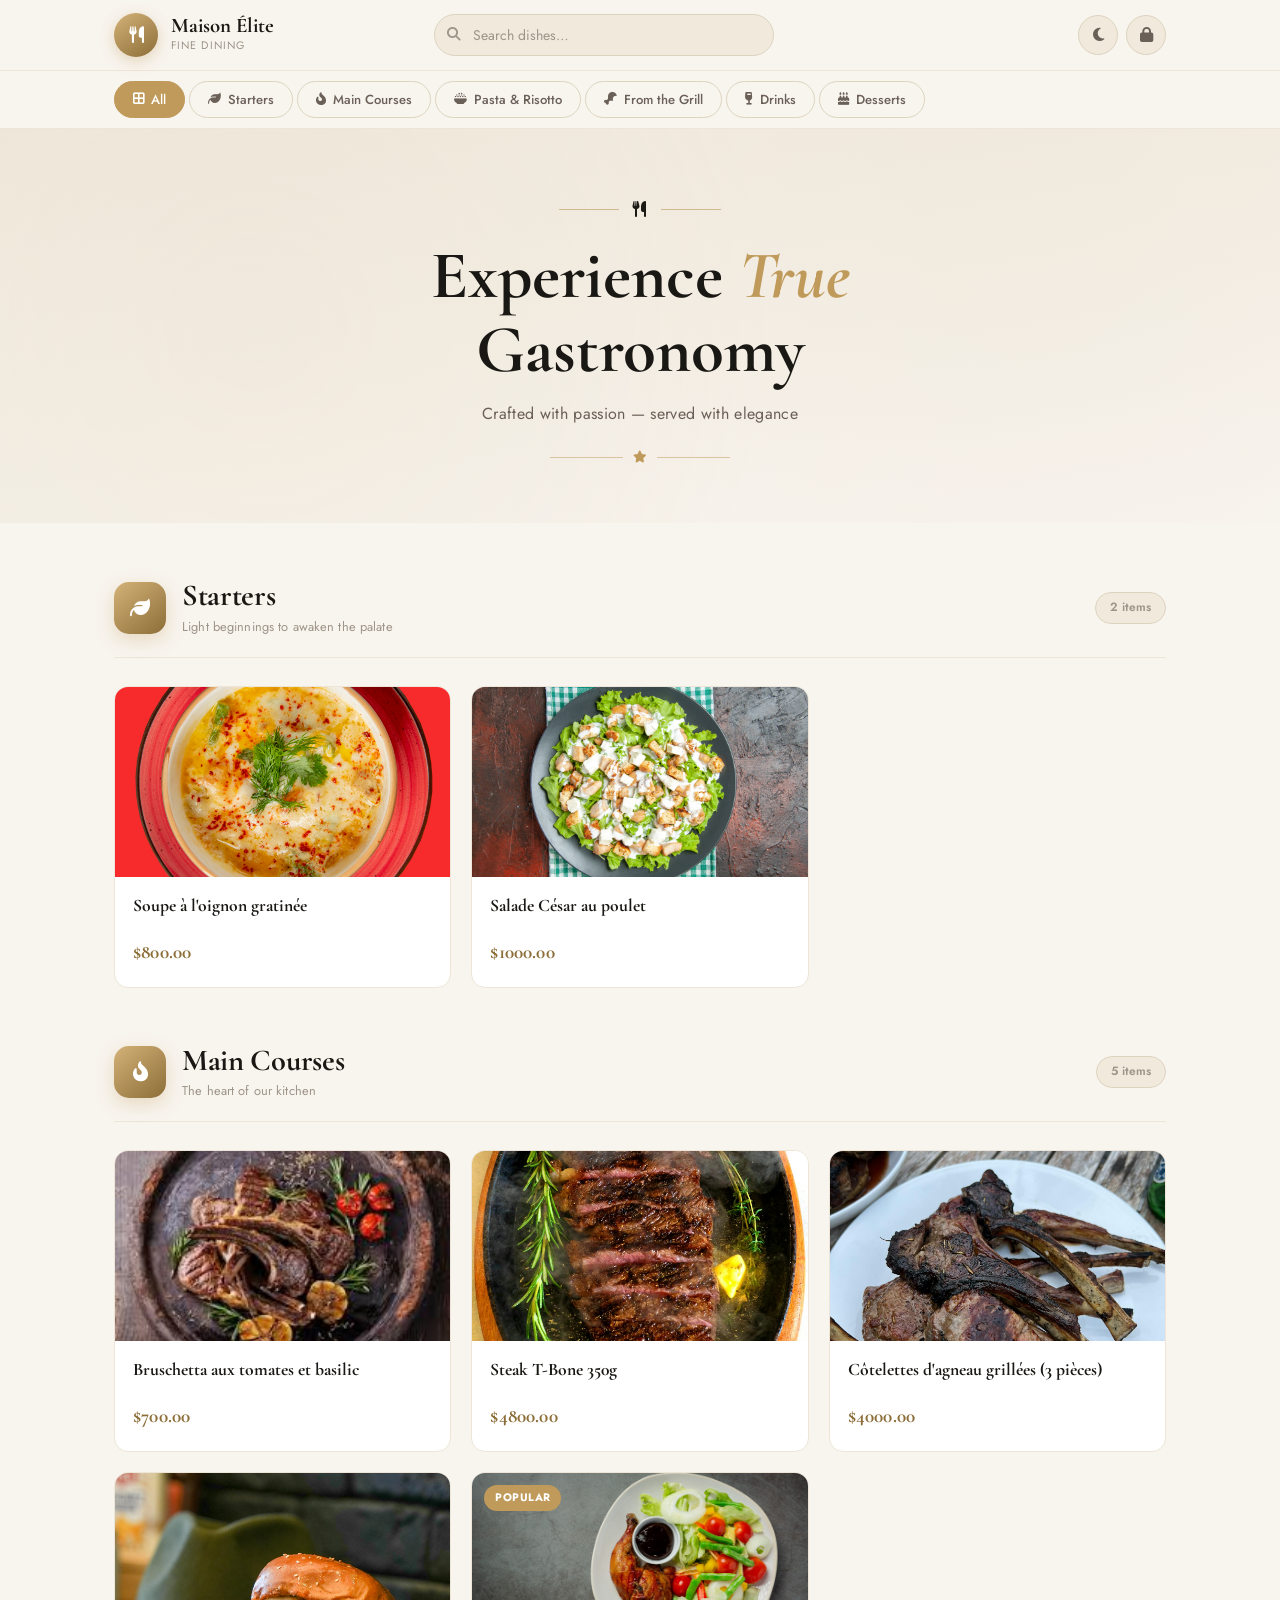
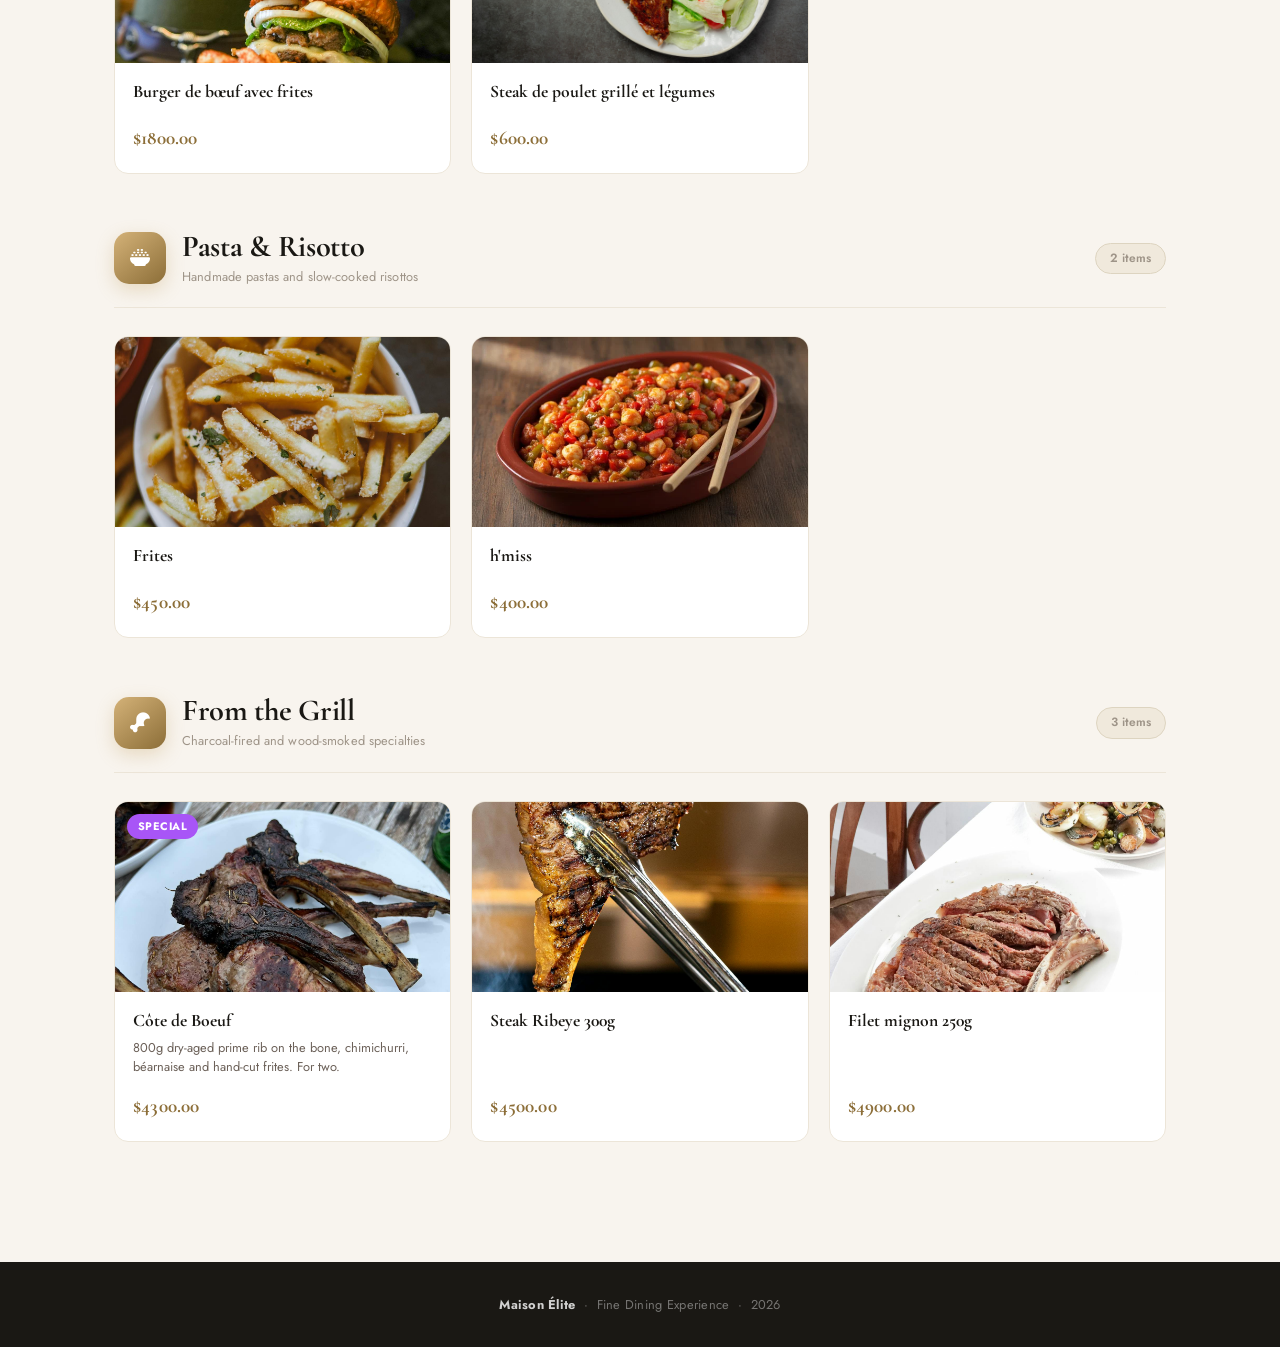
==== commit a0aac54f: "admin controll update" ====
--- a/index.html
+++ b/index.html
@@ -1,5 +1,5 @@
 <!DOCTYPE html>
-<html lang="en" data-theme="light">
+<html lang="en" data-theme="gold" data-mode="light">
 <head>
 <meta charset="UTF-8"/>
 <meta name="viewport" content="width=device-width,initial-scale=1.0"/>
@@ -10,6 +10,7 @@
 <meta http-equiv="Expires" content="0"/>
 <title>Maison Élite – Menu</title>
 <link rel="stylesheet" href="https://cdnjs.cloudflare.com/ajax/libs/font-awesome/6.5.0/css/all.min.css"/>
+<link rel="stylesheet" href="assets/css/themes.css"/>
 <link rel="stylesheet" href="assets/css/style.css"/>
 </head>
 <body>
--- a/assets/css/themes.css
+++ b/assets/css/themes.css
@@ -0,0 +1,453 @@
+/* ============================================================
+   MAISON ÉLITE — THEMES  |  assets/css/themes.css
+   10 themes × 2 modes (light / dark)
+   Applied via: <html data-theme="X" data-mode="light|dark">
+   Base neutral variables (--cream, --ink, etc.) are overridden
+   per theme. Accent colours (--gold, --gold-lt, --gold-dk) drive
+   badges, pills, the hero ornament, price text, and all CTAs.
+============================================================ */
+
+/* ── 1. GOLD (default — classic fine dining) ── */
+[data-theme="gold"][data-mode="light"] {
+  --cream:        #f8f4ee;
+  --cream-mid:    #f0e9dc;
+  --cream-deep:   #e5d9c7;
+  --gold:         #c09a5a;
+  --gold-lt:      #d4b278;
+  --gold-dk:      #8c6e38;
+  --ink:          #1a1814;
+  --ink-soft:     #3a342c;
+  --ink-mid:      #6b6058;
+  --ink-muted:    #9e9488;
+  --white:        #ffffff;
+  --border:       #ddd4c0;
+  --border-lt:    #ece5d8;
+  --sh-sm:        0 2px 8px  rgba(26,24,20,.07);
+  --sh-md:        0 8px 28px rgba(26,24,20,.12);
+  --sh-lg:        0 20px 56px rgba(26,24,20,.18);
+  --hero-bg:      linear-gradient(170deg,#f0e9dc 0%,#f8f4ee 100%);
+  --ff-display:   'Cormorant Garamond', Georgia, serif;
+  --ff-body:      'Jost', system-ui, sans-serif;
+}
+[data-theme="gold"][data-mode="dark"] {
+  --cream:        #161410;
+  --cream-mid:    #1e1c17;
+  --cream-deep:   #252118;
+  --gold:         #c09a5a;
+  --gold-lt:      #d4b278;
+  --gold-dk:      #c09a5a;
+  --ink:          #f0e8d8;
+  --ink-soft:     #d4c8b4;
+  --ink-mid:      #9e9282;
+  --ink-muted:    #6e6458;
+  --white:        #1e1c17;
+  --border:       #2e2a22;
+  --border-lt:    #282420;
+  --sh-sm:        0 2px 8px  rgba(0,0,0,.3);
+  --sh-md:        0 8px 28px rgba(0,0,0,.45);
+  --sh-lg:        0 20px 56px rgba(0,0,0,.6);
+  --hero-bg:      linear-gradient(170deg,#1e1c17 0%,#161410 100%);
+  --ff-display:   'Cormorant Garamond', Georgia, serif;
+  --ff-body:      'Jost', system-ui, sans-serif;
+}
+
+/* ── 2. ROUGE (deep red — French brasserie) ── */
+[data-theme="rouge"][data-mode="light"] {
+  --cream:        #fdf5f5;
+  --cream-mid:    #f7e8e8;
+  --cream-deep:   #edd8d8;
+  --gold:         #c0373a;
+  --gold-lt:      #d45a5d;
+  --gold-dk:      #8c2224;
+  --ink:          #1a0d0d;
+  --ink-soft:     #3a1c1c;
+  --ink-mid:      #6b4444;
+  --ink-muted:    #9e7878;
+  --white:        #ffffff;
+  --border:       #e8cecd;
+  --border-lt:    #f2e2e2;
+  --sh-sm:        0 2px 8px  rgba(26,13,13,.07);
+  --sh-md:        0 8px 28px rgba(26,13,13,.12);
+  --sh-lg:        0 20px 56px rgba(26,13,13,.18);
+  --hero-bg:      linear-gradient(170deg,#f7e8e8 0%,#fdf5f5 100%);
+  --ff-display:   'Cormorant Garamond', Georgia, serif;
+  --ff-body:      'Jost', system-ui, sans-serif;
+}
+[data-theme="rouge"][data-mode="dark"] {
+  --cream:        #160c0c;
+  --cream-mid:    #1e1010;
+  --cream-deep:   #251515;
+  --gold:         #d45a5d;
+  --gold-lt:      #e07c7e;
+  --gold-dk:      #d45a5d;
+  --ink:          #f5e8e8;
+  --ink-soft:     #d4b4b4;
+  --ink-mid:      #9e7878;
+  --ink-muted:    #6e5050;
+  --white:        #1e1010;
+  --border:       #2e1818;
+  --border-lt:    #281414;
+  --sh-sm:        0 2px 8px  rgba(0,0,0,.3);
+  --sh-md:        0 8px 28px rgba(0,0,0,.45);
+  --sh-lg:        0 20px 56px rgba(0,0,0,.6);
+  --hero-bg:      linear-gradient(170deg,#1e1010 0%,#160c0c 100%);
+  --ff-display:   'Cormorant Garamond', Georgia, serif;
+  --ff-body:      'Jost', system-ui, sans-serif;
+}
+
+/* ── 3. FORÊT (forest green — garden bistro) ── */
+[data-theme="foret"][data-mode="light"] {
+  --cream:        #f4f8f2;
+  --cream-mid:    #e6f0e3;
+  --cream-deep:   #d4e5cf;
+  --gold:         #3a7a46;
+  --gold-lt:      #57a163;
+  --gold-dk:      #285933;
+  --ink:          #0d1a10;
+  --ink-soft:     #1c3a22;
+  --ink-mid:      #4a6b50;
+  --ink-muted:    #7a9e80;
+  --white:        #ffffff;
+  --border:       #c8ddc6;
+  --border-lt:    #deeedd;
+  --sh-sm:        0 2px 8px  rgba(13,26,16,.07);
+  --sh-md:        0 8px 28px rgba(13,26,16,.12);
+  --sh-lg:        0 20px 56px rgba(13,26,16,.18);
+  --hero-bg:      linear-gradient(170deg,#e6f0e3 0%,#f4f8f2 100%);
+  --ff-display:   'Cormorant Garamond', Georgia, serif;
+  --ff-body:      'Jost', system-ui, sans-serif;
+}
+[data-theme="foret"][data-mode="dark"] {
+  --cream:        #0a100c;
+  --cream-mid:    #101810;
+  --cream-deep:   #152016;
+  --gold:         #57a163;
+  --gold-lt:      #75ba80;
+  --gold-dk:      #57a163;
+  --ink:          #e8f5ea;
+  --ink-soft:     #b4d4b8;
+  --ink-mid:      #7a9e80;
+  --ink-muted:    #506858;
+  --white:        #101810;
+  --border:       #1a2c1c;
+  --border-lt:    #152016;
+  --sh-sm:        0 2px 8px  rgba(0,0,0,.3);
+  --sh-md:        0 8px 28px rgba(0,0,0,.45);
+  --sh-lg:        0 20px 56px rgba(0,0,0,.6);
+  --hero-bg:      linear-gradient(170deg,#101810 0%,#0a100c 100%);
+  --ff-display:   'Cormorant Garamond', Georgia, serif;
+  --ff-body:      'Jost', system-ui, sans-serif;
+}
+
+/* ── 4. ARDOISE (slate blue — coastal seafood) ── */
+[data-theme="ardoise"][data-mode="light"] {
+  --cream:        #f2f5f8;
+  --cream-mid:    #e3eaf2;
+  --cream-deep:   #cfdae8;
+  --gold:         #3a6494;
+  --gold-lt:      #5a86b8;
+  --gold-dk:      #284a70;
+  --ink:          #0d1520;
+  --ink-soft:     #1c2e42;
+  --ink-mid:      #486080;
+  --ink-muted:    #7898b8;
+  --white:        #ffffff;
+  --border:       #c4d4e8;
+  --border-lt:    #dae6f2;
+  --sh-sm:        0 2px 8px  rgba(13,21,32,.07);
+  --sh-md:        0 8px 28px rgba(13,21,32,.12);
+  --sh-lg:        0 20px 56px rgba(13,21,32,.18);
+  --hero-bg:      linear-gradient(170deg,#e3eaf2 0%,#f2f5f8 100%);
+  --ff-display:   'Cormorant Garamond', Georgia, serif;
+  --ff-body:      'Jost', system-ui, sans-serif;
+}
+[data-theme="ardoise"][data-mode="dark"] {
+  --cream:        #09101a;
+  --cream-mid:    #0e1826;
+  --cream-deep:   #142030;
+  --gold:         #5a86b8;
+  --gold-lt:      #7aa4d0;
+  --gold-dk:      #5a86b8;
+  --ink:          #e8f0f8;
+  --ink-soft:     #b4c8e0;
+  --ink-mid:      #7898b8;
+  --ink-muted:    #507090;
+  --white:        #0e1826;
+  --border:       #182840;
+  --border-lt:    #142030;
+  --sh-sm:        0 2px 8px  rgba(0,0,0,.3);
+  --sh-md:        0 8px 28px rgba(0,0,0,.45);
+  --sh-lg:        0 20px 56px rgba(0,0,0,.6);
+  --hero-bg:      linear-gradient(170deg,#0e1826 0%,#09101a 100%);
+  --ff-display:   'Cormorant Garamond', Georgia, serif;
+  --ff-body:      'Jost', system-ui, sans-serif;
+}
+
+/* ── 5. IVOIRE (ivory minimal — modern café) ── */
+[data-theme="ivoire"][data-mode="light"] {
+  --cream:        #fafaf8;
+  --cream-mid:    #f2f2ee;
+  --cream-deep:   #e8e8e2;
+  --gold:         #2c2c2c;
+  --gold-lt:      #555555;
+  --gold-dk:      #111111;
+  --ink:          #111111;
+  --ink-soft:     #333333;
+  --ink-mid:      #666666;
+  --ink-muted:    #999999;
+  --white:        #ffffff;
+  --border:       #e0e0d8;
+  --border-lt:    #ebebea;
+  --sh-sm:        0 2px 8px  rgba(0,0,0,.05);
+  --sh-md:        0 8px 28px rgba(0,0,0,.09);
+  --sh-lg:        0 20px 56px rgba(0,0,0,.14);
+  --hero-bg:      linear-gradient(170deg,#f2f2ee 0%,#fafaf8 100%);
+  --ff-display:   'Cormorant Garamond', Georgia, serif;
+  --ff-body:      'Jost', system-ui, sans-serif;
+}
+[data-theme="ivoire"][data-mode="dark"] {
+  --cream:        #141414;
+  --cream-mid:    #1c1c1c;
+  --cream-deep:   #242424;
+  --gold:         #d4d4d4;
+  --gold-lt:      #e8e8e8;
+  --gold-dk:      #d4d4d4;
+  --ink:          #f0f0f0;
+  --ink-soft:     #d0d0d0;
+  --ink-mid:      #909090;
+  --ink-muted:    #606060;
+  --white:        #1c1c1c;
+  --border:       #2c2c2c;
+  --border-lt:    #242424;
+  --sh-sm:        0 2px 8px  rgba(0,0,0,.3);
+  --sh-md:        0 8px 28px rgba(0,0,0,.45);
+  --sh-lg:        0 20px 56px rgba(0,0,0,.6);
+  --hero-bg:      linear-gradient(170deg,#1c1c1c 0%,#141414 100%);
+  --ff-display:   'Cormorant Garamond', Georgia, serif;
+  --ff-body:      'Jost', system-ui, sans-serif;
+}
+
+/* ── 6. BRAISE (ember orange — steakhouse) ── */
+[data-theme="braise"][data-mode="light"] {
+  --cream:        #fdf6f0;
+  --cream-mid:    #f8ece0;
+  --cream-deep:   #f0dcc8;
+  --gold:         #c86428;
+  --gold-lt:      #e0864a;
+  --gold-dk:      #9a4818;
+  --ink:          #1a0e06;
+  --ink-soft:     #3a2010;
+  --ink-mid:      #6b4828;
+  --ink-muted:    #9e7858;
+  --white:        #ffffff;
+  --border:       #e8d0b8;
+  --border-lt:    #f2e4d0;
+  --sh-sm:        0 2px 8px  rgba(26,14,6,.07);
+  --sh-md:        0 8px 28px rgba(26,14,6,.12);
+  --sh-lg:        0 20px 56px rgba(26,14,6,.18);
+  --hero-bg:      linear-gradient(170deg,#f8ece0 0%,#fdf6f0 100%);
+  --ff-display:   'Cormorant Garamond', Georgia, serif;
+  --ff-body:      'Jost', system-ui, sans-serif;
+}
+[data-theme="braise"][data-mode="dark"] {
+  --cream:        #160a04;
+  --cream-mid:    #200e06;
+  --cream-deep:   #2a1408;
+  --gold:         #e0864a;
+  --gold-lt:      #f0a470;
+  --gold-dk:      #e0864a;
+  --ink:          #f8ede0;
+  --ink-soft:     #d4b898;
+  --ink-mid:      #9e7858;
+  --ink-muted:    #6e5038;
+  --white:        #200e06;
+  --border:       #301808;
+  --border-lt:    #281206;
+  --sh-sm:        0 2px 8px  rgba(0,0,0,.3);
+  --sh-md:        0 8px 28px rgba(0,0,0,.45);
+  --sh-lg:        0 20px 56px rgba(0,0,0,.6);
+  --hero-bg:      linear-gradient(170deg,#200e06 0%,#160a04 100%);
+  --ff-display:   'Cormorant Garamond', Georgia, serif;
+  --ff-body:      'Jost', system-ui, sans-serif;
+}
+
+/* ── 7. LAVANDE (lavender — patisserie / brunch) ── */
+[data-theme="lavande"][data-mode="light"] {
+  --cream:        #f7f4fc;
+  --cream-mid:    #ede6f8;
+  --cream-deep:   #ded4f0;
+  --gold:         #7048c0;
+  --gold-lt:      #9470d8;
+  --gold-dk:      #50309a;
+  --ink:          #130d20;
+  --ink-soft:     #281a40;
+  --ink-mid:      #5a4878;
+  --ink-muted:    #9080b0;
+  --white:        #ffffff;
+  --border:       #d8caf0;
+  --border-lt:    #ece4f8;
+  --sh-sm:        0 2px 8px  rgba(19,13,32,.07);
+  --sh-md:        0 8px 28px rgba(19,13,32,.12);
+  --sh-lg:        0 20px 56px rgba(19,13,32,.18);
+  --hero-bg:      linear-gradient(170deg,#ede6f8 0%,#f7f4fc 100%);
+  --ff-display:   'Cormorant Garamond', Georgia, serif;
+  --ff-body:      'Jost', system-ui, sans-serif;
+}
+[data-theme="lavande"][data-mode="dark"] {
+  --cream:        #0d0914;
+  --cream-mid:    #140e1e;
+  --cream-deep:   #1a1228;
+  --gold:         #9470d8;
+  --gold-lt:      #b090e8;
+  --gold-dk:      #9470d8;
+  --ink:          #f0eaf8;
+  --ink-soft:     #c8b8e4;
+  --ink-mid:      #9080b0;
+  --ink-muted:    #605878;
+  --white:        #140e1e;
+  --border:       #241a38;
+  --border-lt:    #1a1228;
+  --sh-sm:        0 2px 8px  rgba(0,0,0,.3);
+  --sh-md:        0 8px 28px rgba(0,0,0,.45);
+  --sh-lg:        0 20px 56px rgba(0,0,0,.6);
+  --hero-bg:      linear-gradient(170deg,#140e1e 0%,#0d0914 100%);
+  --ff-display:   'Cormorant Garamond', Georgia, serif;
+  --ff-body:      'Jost', system-ui, sans-serif;
+}
+
+/* ── 8. ROSÉ (blush pink — wine bar) ── */
+[data-theme="rose"][data-mode="light"] {
+  --cream:        #fdf5f7;
+  --cream-mid:    #f8e8ed;
+  --cream-deep:   #f0d4de;
+  --gold:         #b84870;
+  --gold-lt:      #d06890;
+  --gold-dk:      #8a3055;
+  --ink:          #1a0d12;
+  --ink-soft:     #3a1824;
+  --ink-mid:      #6b4055;
+  --ink-muted:    #9e7085;
+  --white:        #ffffff;
+  --border:       #eac8d4;
+  --border-lt:    #f4dde6;
+  --sh-sm:        0 2px 8px  rgba(26,13,18,.07);
+  --sh-md:        0 8px 28px rgba(26,13,18,.12);
+  --sh-lg:        0 20px 56px rgba(26,13,18,.18);
+  --hero-bg:      linear-gradient(170deg,#f8e8ed 0%,#fdf5f7 100%);
+  --ff-display:   'Cormorant Garamond', Georgia, serif;
+  --ff-body:      'Jost', system-ui, sans-serif;
+}
+[data-theme="rose"][data-mode="dark"] {
+  --cream:        #14080d;
+  --cream-mid:    #1e0e14;
+  --cream-deep:   #28121c;
+  --gold:         #d06890;
+  --gold-lt:      #e088aa;
+  --gold-dk:      #d06890;
+  --ink:          #f8eaf0;
+  --ink-soft:     #d4b0c4;
+  --ink-mid:      #9e7085;
+  --ink-muted:    #6e4860;
+  --white:        #1e0e14;
+  --border:       #301020;
+  --border-lt:    #280c18;
+  --sh-sm:        0 2px 8px  rgba(0,0,0,.3);
+  --sh-md:        0 8px 28px rgba(0,0,0,.45);
+  --sh-lg:        0 20px 56px rgba(0,0,0,.6);
+  --hero-bg:      linear-gradient(170deg,#1e0e14 0%,#14080d 100%);
+  --ff-display:   'Cormorant Garamond', Georgia, serif;
+  --ff-body:      'Jost', system-ui, sans-serif;
+}
+
+/* ── 9. MINUIT (midnight — speakeasy / cocktail bar) ── */
+[data-theme="minuit"][data-mode="light"] {
+  --cream:        #f0f0f4;
+  --cream-mid:    #e4e4ec;
+  --cream-deep:   #d4d4e0;
+  --gold:         #4040a0;
+  --gold-lt:      #6060c0;
+  --gold-dk:      #282878;
+  --ink:          #08081a;
+  --ink-soft:     #141430;
+  --ink-mid:      #404068;
+  --ink-muted:    #7070a0;
+  --white:        #ffffff;
+  --border:       #c8c8e0;
+  --border-lt:    #dcdcee;
+  --sh-sm:        0 2px 8px  rgba(8,8,26,.07);
+  --sh-md:        0 8px 28px rgba(8,8,26,.12);
+  --sh-lg:        0 20px 56px rgba(8,8,26,.18);
+  --hero-bg:      linear-gradient(170deg,#e4e4ec 0%,#f0f0f4 100%);
+  --ff-display:   'Cormorant Garamond', Georgia, serif;
+  --ff-body:      'Jost', system-ui, sans-serif;
+}
+[data-theme="minuit"][data-mode="dark"] {
+  --cream:        #06060e;
+  --cream-mid:    #0c0c18;
+  --cream-deep:   #121224;
+  --gold:         #6060c0;
+  --gold-lt:      #8080d8;
+  --gold-dk:      #6060c0;
+  --ink:          #e8e8f8;
+  --ink-soft:     #b8b8d8;
+  --ink-mid:      #7070a0;
+  --ink-muted:    #484870;
+  --white:        #0c0c18;
+  --border:       #181830;
+  --border-lt:    #121224;
+  --sh-sm:        0 2px 8px  rgba(0,0,0,.35);
+  --sh-md:        0 8px 28px rgba(0,0,0,.5);
+  --sh-lg:        0 20px 56px rgba(0,0,0,.7);
+  --hero-bg:      linear-gradient(170deg,#0c0c18 0%,#06060e 100%);
+  --ff-display:   'Cormorant Garamond', Georgia, serif;
+  --ff-body:      'Jost', system-ui, sans-serif;
+}
+
+/* ── 10. TERRA (terracotta — Mediterranean taverna) ── */
+[data-theme="terra"][data-mode="light"] {
+  --cream:        #faf4ef;
+  --cream-mid:    #f4e8de;
+  --cream-deep:   #e8d4c4;
+  --gold:         #a05030;
+  --gold-lt:      #c07050;
+  --gold-dk:      #783820;
+  --ink:          #1a0e08;
+  --ink-soft:     #3a2015;
+  --ink-mid:      #6b4830;
+  --ink-muted:    #9e7860;
+  --white:        #ffffff;
+  --border:       #e0c8b4;
+  --border-lt:    #eedece;
+  --sh-sm:        0 2px 8px  rgba(26,14,8,.07);
+  --sh-md:        0 8px 28px rgba(26,14,8,.12);
+  --sh-lg:        0 20px 56px rgba(26,14,8,.18);
+  --hero-bg:      linear-gradient(170deg,#f4e8de 0%,#faf4ef 100%);
+  --ff-display:   'Cormorant Garamond', Georgia, serif;
+  --ff-body:      'Jost', system-ui, sans-serif;
+}
+[data-theme="terra"][data-mode="dark"] {
+  --cream:        #140a06;
+  --cream-mid:    #1e100a;
+  --cream-deep:   #28160e;
+  --gold:         #c07050;
+  --gold-lt:      #d89070;
+  --gold-dk:      #c07050;
+  --ink:          #f8ede4;
+  --ink-soft:     #d4b8a8;
+  --ink-mid:      #9e7860;
+  --ink-muted:    #6e5040;
+  --white:        #1e100a;
+  --border:       #301808;
+  --border-lt:    #281208;
+  --sh-sm:        0 2px 8px  rgba(0,0,0,.3);
+  --sh-md:        0 8px 28px rgba(0,0,0,.45);
+  --sh-lg:        0 20px 56px rgba(0,0,0,.6);
+  --hero-bg:      linear-gradient(170deg,#1e100a 0%,#140a06 100%);
+  --ff-display:   'Cormorant Garamond', Georgia, serif;
+  --ff-body:      'Jost', system-ui, sans-serif;
+}
+
+/* ── Hero gradient hookup ── */
+.menu-hero {
+  background: var(--hero-bg) !important;
+}
--- a/assets/css/style.css
+++ b/assets/css/style.css
@@ -6,43 +6,11 @@
 @import url('https://fonts.googleapis.com/css2?family=Cormorant+Garamond:ital,wght@0,400;0,600;0,700;1,400;1,600&family=Jost:wght@300;400;500;600&display=swap');
 
 /* ── Variables ── */
+/* Defined in themes.css — loaded before this file. Default: gold/light. */
 :root {
-  --cream:        #f8f4ee;
-  --cream-mid:    #f0e9dc;
-  --cream-deep:   #e5d9c7;
-  --gold:         #c09a5a;
-  --gold-lt:      #d4b278;
-  --gold-dk:      #8c6e38;
-  --ink:          #1a1814;
-  --ink-soft:     #3a342c;
-  --ink-mid:      #6b6058;
-  --ink-muted:    #9e9488;
-  --white:        #ffffff;
-  --border:       #ddd4c0;
-  --border-lt:    #ece5d8;
-  --sh-sm:        0 2px 8px  rgba(26,24,20,.07);
-  --sh-md:        0 8px 28px rgba(26,24,20,.12);
-  --sh-lg:        0 20px 56px rgba(26,24,20,.18);
-  --r:            14px;
-  --r-sm:         9px;
-  --t:            .26s cubic-bezier(.4,0,.2,1);
-  --ff-display:   'Cormorant Garamond', Georgia, serif;
-  --ff-body:      'Jost', system-ui, sans-serif;
-}
-[data-theme="dark"] {
-  --cream:      #161410;
-  --cream-mid:  #1e1c17;
-  --cream-deep: #252118;
-  --border:     #2e2a22;
-  --border-lt:  #282420;
-  --ink:        #f0e8d8;
-  --ink-soft:   #d4c8b4;
-  --ink-mid:    #9e9282;
-  --ink-muted:  #6e6458;
-  --white:      #1e1c17;
-  --sh-sm:      0 2px 8px  rgba(0,0,0,.3);
-  --sh-md:      0 8px 28px rgba(0,0,0,.45);
-  --sh-lg:      0 20px 56px rgba(0,0,0,.6);
+  --r:    14px;
+  --r-sm: 9px;
+  --t:    .26s cubic-bezier(.4,0,.2,1);
 }
 
 /* ── Reset ── */
@@ -59,7 +27,7 @@
 /* ── Toast ── */
 #toast-container{position:fixed;bottom:28px;right:28px;z-index:9999;display:flex;flex-direction:column;gap:10px;pointer-events:none}
 .toast{display:flex;align-items:center;gap:10px;padding:13px 20px;border-radius:10px;background:var(--ink);color:var(--cream);font-size:.875rem;font-weight:500;box-shadow:var(--sh-lg);animation:toastIn .35s cubic-bezier(.175,.885,.32,1.275) forwards;pointer-events:all;max-width:300px;border:1px solid rgba(255,255,255,.08)}
-[data-theme="dark"] .toast{border-color:var(--border)}
+[data-mode="dark"] .toast{border-color:var(--border)}
 .toast.success i{color:#6ee7a0}.toast.error i{color:#f87171}.toast.info i{color:var(--gold-lt)}
 .toast.out{animation:toastOut .3s ease forwards}
 @keyframes toastIn{from{opacity:0;transform:translateX(36px) scale(.9)}to{opacity:1;transform:none}}
@@ -92,7 +60,7 @@
 .cat-pill.active{background:var(--gold);border-color:var(--gold);color:#fff}
 
 /* ── Hero ── */
-.menu-hero{position:relative;overflow:hidden;text-align:center;padding:72px 24px 60px;background:linear-gradient(170deg,var(--cream-mid) 0%,var(--cream) 100%)}
+.menu-hero{position:relative;overflow:hidden;text-align:center;padding:72px 24px 60px;background:var(--hero-bg)}
 .hero-pattern{position:absolute;inset:0;opacity:.5;background-image:radial-gradient(circle at 20% 50%,rgba(192,154,90,.08) 0%,transparent 50%),radial-gradient(circle at 80% 20%,rgba(192,154,90,.06) 0%,transparent 40%);pointer-events:none}
 .hero-ornament{display:flex;align-items:center;justify-content:center;gap:14px;margin-bottom:22px}
 .hero-ornament-line{width:60px;height:1px;background:var(--gold);opacity:.6}
@@ -152,7 +120,7 @@
 .card-desc{font-size:.8rem;color:var(--ink-mid);line-height:1.55;display:-webkit-box;-webkit-line-clamp:2;-webkit-box-orient:vertical;overflow:hidden;flex:1;margin-bottom:14px}
 .card-footer{display:flex;align-items:center;justify-content:space-between}
 .card-price{font-family:var(--ff-display);font-size:1.2rem;font-weight:700;color:var(--gold-dk);letter-spacing:.01em}
-[data-theme="dark"] .card-price{color:var(--gold-lt)}
+[data-mode="dark"] .card-price{color:var(--gold-lt)}
 
 /* ── Footer ── */
 .site-footer{background:var(--ink);color:rgba(255,255,255,.4);text-align:center;padding:32px 24px;font-size:.8rem;letter-spacing:.02em}
@@ -172,3 +140,11 @@
 @media(max-width:400px){.items-grid{grid-template-columns:1fr}}
 
 @keyframes fadeUp{from{opacity:0;transform:translateY(18px)}to{opacity:1;transform:none}}
+
+/* ── Branding: logo image in header ── */
+.brand-logo-img {
+  width: 44px;
+  height: 44px;
+  object-fit: contain;
+  border-radius: 8px;
+}
